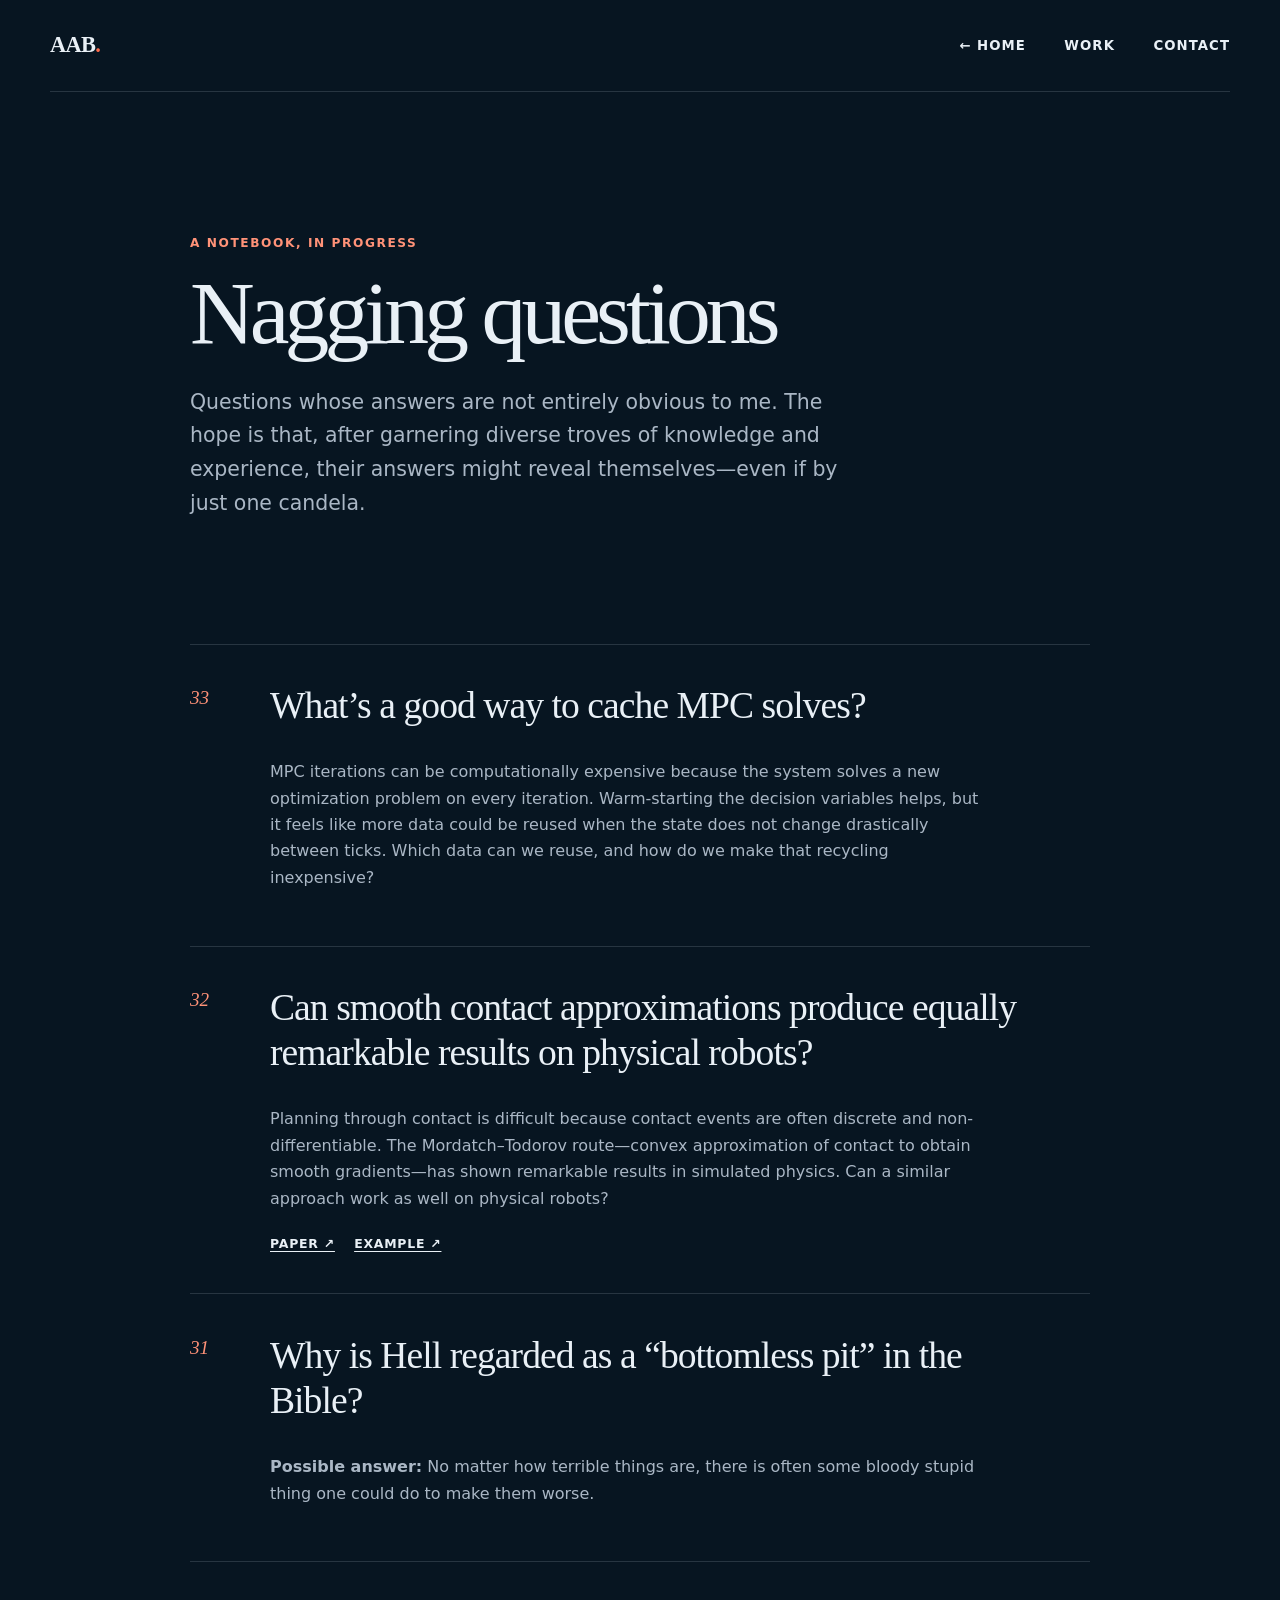
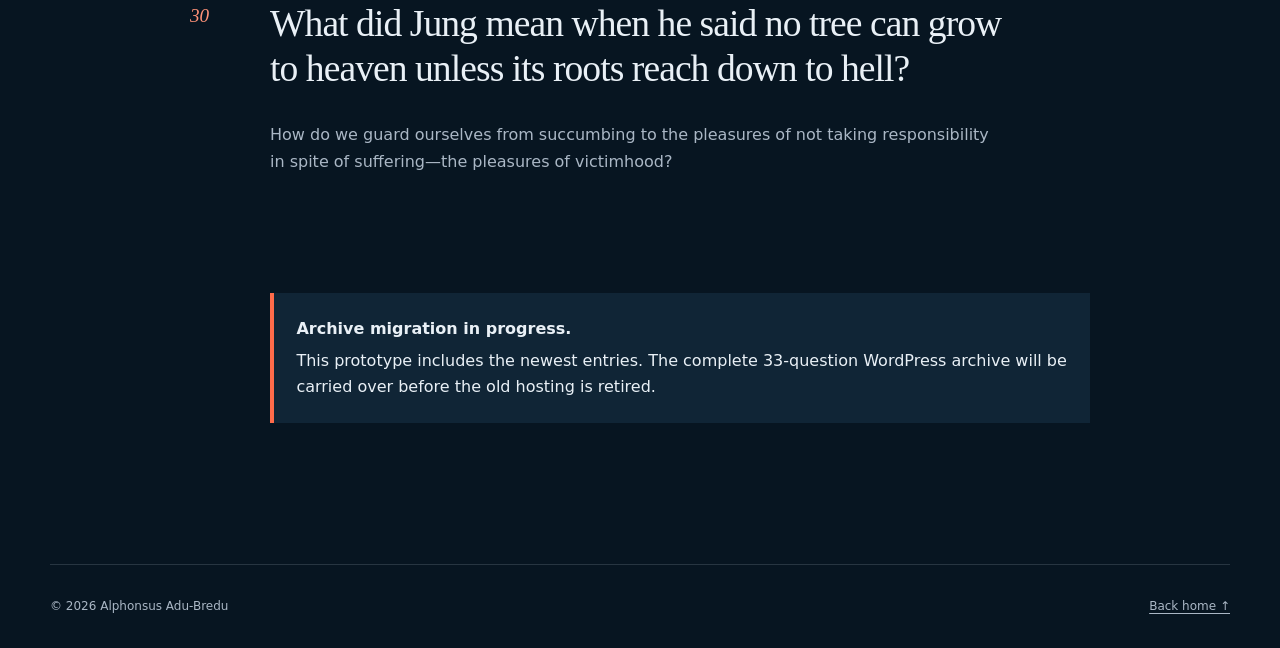
==== nagging-questions/index.html @ 9cf7ef0a "initial commit" ====
<!doctype html>
<html lang="en">
  <head>
    <meta charset="utf-8">
    <meta name="viewport" content="width=device-width, initial-scale=1">
    <meta name="description" content="Questions about robotics, intelligence, philosophy, and the world that nag Alphonsus Adu-Bredu.">
    <meta name="theme-color" content="#071521">
    <title>Nagging Questions — Alphonsus Adu-Bredu</title>
    <link rel="icon" href="/assets/favicon.svg" type="image/svg+xml">
    <link rel="stylesheet" href="/styles.css">
  </head>
  <body>
    <a class="skip-link" href="#main">Skip to content</a>
    <header class="site-header">
      <a class="wordmark" href="/" aria-label="Home">AAB<span>.</span></a>
      <nav aria-label="Primary navigation"><a href="/">← Home</a><a href="/#work">Work</a><a href="/#contact">Contact</a></nav>
    </header>

    <main id="main" class="archive-page">
      <header class="archive-intro">
        <p class="eyebrow">A notebook, in progress</p>
        <h1>Nagging questions</h1>
        <p class="lede">Questions whose answers are not entirely obvious to me. The hope is that, after garnering diverse troves of knowledge and experience, their answers might reveal themselves—even if by just one candela.</p>
      </header>

      <ol class="question-list" reversed start="33">
        <li>
          <h2>What’s a good way to cache MPC solves?</h2>
          <p>MPC iterations can be computationally expensive because the system solves a new optimization problem on every iteration. Warm-starting the decision variables helps, but it feels like more data could be reused when the state does not change drastically between ticks. Which data can we reuse, and how do we make that recycling inexpensive?</p>
        </li>
        <li>
          <h2>Can smooth contact approximations produce equally remarkable results on physical robots?</h2>
          <p>Planning through contact is difficult because contact events are often discrete and non-differentiable. The Mordatch–Todorov route—convex approximation of contact to obtain smooth gradients—has shown remarkable results in simulated physics. Can a similar approach work as well on physical robots?</p>
          <div class="links"><a href="https://homes.cs.washington.edu/~todorov/papers/MordatchSIGGRAPH12.pdf">Paper ↗</a><a href="https://youtu.be/mhr_jtQrhVA">Example ↗</a></div>
        </li>
        <li>
          <h2>Why is Hell regarded as a “bottomless pit” in the Bible?</h2>
          <p><strong>Possible answer:</strong> No matter how terrible things are, there is often some bloody stupid thing one could do to make them worse.</p>
        </li>
        <li>
          <h2>What did Jung mean when he said no tree can grow to heaven unless its roots reach down to hell?</h2>
          <p>How do we guard ourselves from succumbing to the pleasures of not taking responsibility in spite of suffering—the pleasures of victimhood?</p>
        </li>
      </ol>

      <aside class="migration-note">
        <strong>Archive migration in progress.</strong>
        <p>This prototype includes the newest entries. The complete 33-question WordPress archive will be carried over before the old hosting is retired.</p>
      </aside>
    </main>

    <footer><p>© <span id="year">2026</span> Alphonsus Adu-Bredu</p><p><a href="/">Back home ↑</a></p></footer>
    <script src="/script.js"></script>
  </body>
</html>
---- styles.css ----
:root {
  --ink: #e9f0f6;
  --muted: #aab7c5;
  --paper: #071521;
  --paper-deep: #102536;
  --surface: #0b1d2b;
  --surface-2: #10283b;
  --white: #fffdf8;
  --accent: #ff6b4a;
  --accent-dark: #ff9278;
  --line: rgba(221, 235, 247, 0.15);
  --max: 1180px;
}

* { box-sizing: border-box; }
html { scroll-behavior: smooth; }
body {
  margin: 0;
  color: var(--ink);
  background: var(--paper);
  font-family: Inter, ui-sans-serif, system-ui, -apple-system, BlinkMacSystemFont, "Segoe UI", sans-serif;
  font-size: 16px;
  line-height: 1.65;
  -webkit-font-smoothing: antialiased;
}

a { color: inherit; text-underline-offset: 0.22em; text-decoration-thickness: 1px; }
a:hover { color: var(--accent-dark); }
img { max-width: 100%; height: auto; }

.skip-link { position: fixed; top: -5rem; left: 1rem; z-index: 20; padding: .75rem 1rem; background: var(--ink); color: var(--paper); }
.skip-link:focus { top: 1rem; }

.site-header {
  width: min(calc(100% - 3rem), var(--max));
  margin: 0 auto;
  min-height: 92px;
  display: flex;
  align-items: center;
  justify-content: space-between;
  border-bottom: 1px solid var(--line);
}
.wordmark { font-family: Georgia, serif; font-weight: 700; font-size: 1.4rem; text-decoration: none; letter-spacing: -.03em; }
.wordmark span { color: var(--accent); }
nav { display: flex; gap: clamp(1rem, 3vw, 2.5rem); }
nav a { font-size: .83rem; text-transform: uppercase; letter-spacing: .08em; text-decoration: none; font-weight: 700; }

.hero {
  width: min(calc(100% - 3rem), var(--max));
  min-height: calc(100vh - 92px);
  margin: 0 auto;
  padding: clamp(4rem, 10vw, 8rem) 0;
  display: grid;
  grid-template-columns: minmax(0, 1.25fr) minmax(270px, .65fr);
  gap: clamp(3rem, 8vw, 8rem);
  align-items: center;
}
.eyebrow, .card-kicker { margin: 0 0 1rem; color: var(--accent-dark); text-transform: uppercase; letter-spacing: .13em; font-size: .76rem; font-weight: 800; }
h1, h2, h3, p { margin-top: 0; }
h1 { max-width: 850px; margin-bottom: 1.75rem; font-family: Georgia, "Times New Roman", serif; font-size: clamp(3rem, 7vw, 6.8rem); line-height: .99; letter-spacing: -.055em; font-weight: 500; }
h1 em { color: var(--accent); font-weight: inherit; }
.lede { max-width: 680px; color: var(--muted); font-size: clamp(1.05rem, 1.7vw, 1.28rem); }
.hero-actions { display: flex; flex-wrap: wrap; gap: .8rem; margin-top: 2.1rem; }
.button { display: inline-flex; align-items: center; gap: .45rem; padding: .78rem 1.15rem; border: 1px solid var(--ink); text-decoration: none; font-size: .85rem; font-weight: 750; }
.button.primary { background: var(--ink); color: var(--paper); }
.button.primary:hover { background: var(--accent); border-color: var(--accent); }
.button.secondary:hover { background: var(--surface-2); color: var(--ink); }

.portrait-wrap { position: relative; align-self: center; justify-self: center; width: min(100%, 360px); padding: 1.35rem 1.35rem 2.7rem; }
.portrait-field { position: absolute; inset: 0; background: var(--paper-deep); border-radius: 49% 51% 42% 58% / 54% 42% 58% 46%; transform: rotate(4deg); }
.portrait { position: relative; z-index: 1; width: 100%; aspect-ratio: 1; object-fit: cover; border-radius: 50%; filter: saturate(.88) contrast(1.04); }
.portrait-note { position: absolute; z-index: 2; right: -.6rem; bottom: .55rem; margin: 0; padding: .38rem .65rem; color: var(--paper); background: var(--ink); font-size: .67rem; font-weight: 800; letter-spacing: .1em; text-transform: uppercase; transform: rotate(-3deg); }

.section {
  width: min(calc(100% - 3rem), var(--max));
  margin: 0 auto;
  padding: clamp(5rem, 11vw, 9rem) 0;
  display: grid;
  grid-template-columns: minmax(160px, .32fr) minmax(0, 1fr);
  gap: clamp(2rem, 7vw, 7rem);
  border-top: 1px solid var(--line);
}
.section-label { display: flex; align-items: baseline; gap: .7rem; }
.section-label span { color: var(--accent); font-family: Georgia, serif; font-style: italic; }
.section-label h2 { font-size: .8rem; text-transform: uppercase; letter-spacing: .13em; }
.prose.large { font-family: Georgia, "Times New Roman", serif; font-size: clamp(1.35rem, 2.4vw, 2rem); line-height: 1.5; }
.prose p { max-width: 860px; }
.about .section-content { --about-flow-gap: clamp(3rem, 6vw, 5rem); }
.about .section-content > p { margin-bottom: var(--about-flow-gap); }

.news { margin-top: clamp(4rem, 8vw, 7rem); font-family: Inter, ui-sans-serif, system-ui, sans-serif; font-size: 1rem; }
.subsection-heading, .project-group-heading { display: flex; align-items: end; justify-content: space-between; gap: 2rem; margin-bottom: 1.5rem; }
.subsection-heading .card-kicker, .project-group-heading .card-kicker { margin-bottom: .35rem; }
.subsection-heading h3, .project-group-heading h3 { margin: 0; font-family: Georgia, serif; font-size: clamp(1.7rem, 3vw, 2.6rem); font-weight: 500; line-height: 1.1; letter-spacing: -.03em; }
.news-feature { display: grid; grid-template-columns: minmax(0, 1.35fr) minmax(250px, .65fr); margin-bottom: 2rem; overflow: hidden; background: var(--surface-2); border: 1px solid var(--line); }
.news-feature-media { position: relative; min-height: 280px; display: block; overflow: hidden; }
.news-feature-media img { width: 100%; height: 100%; object-fit: cover; transition: transform .4s ease; }
.news-feature-media:hover img { transform: scale(1.025); }
.news-feature-copy { align-self: center; padding: clamp(1.7rem, 4vw, 3rem); }
.news-feature-copy h4 { margin: 0 0 1rem; font-family: Georgia, serif; font-size: clamp(1.65rem, 3vw, 2.5rem); font-weight: 500; line-height: 1.1; letter-spacing: -.03em; }
.news-feature-copy > p:not(.card-kicker) { color: var(--muted); font-size: .92rem; }
.news-feature-copy > a { font-size: .78rem; font-weight: 800; letter-spacing: .06em; text-transform: uppercase; }
.about-feature { margin: 0 0 var(--about-flow-gap); font-family: Inter, ui-sans-serif, system-ui, sans-serif; font-size: 1rem; }
.about .news { margin-top: 0; }
.news-list { margin: 0; padding: 0; list-style: none; border-bottom: 1px solid var(--line); }
.news-list li { display: grid; grid-template-columns: 125px minmax(0, 1fr); gap: 1.5rem; padding: 1.15rem 0; border-top: 1px solid var(--line); }
.news-list time { color: var(--accent-dark); font-family: Georgia, serif; font-size: .95rem; font-style: italic; }
.news-list p { max-width: 720px; margin: 0; color: var(--muted); font-size: .92rem; line-height: 1.55; }

.feature-card { display: grid; grid-template-columns: 1.2fr 1fr; background: #102a43; color: var(--white); border: 1px solid var(--line); }
.feature-media { min-height: 340px; overflow: hidden; }
.feature-media a { position: relative; display: block; width: 100%; height: 100%; }
.feature-media img { width: 100%; height: 100%; object-fit: cover; filter: saturate(.7) contrast(1.08); transition: transform .4s ease; }
.feature-media a:hover img { transform: scale(1.025); }
.play { position: absolute; left: 50%; top: 50%; display: grid; place-items: center; width: 56px; height: 56px; background: var(--accent); border-radius: 50%; transform: translate(-50%, -50%); color: white; font-size: .9rem; padding-left: .18rem; }
.feature-copy { padding: clamp(2rem, 4vw, 3.5rem); align-self: center; }
.feature-copy h3 { font-family: Georgia, serif; font-weight: 500; font-size: clamp(2rem, 4vw, 3.4rem); line-height: 1.05; letter-spacing: -.035em; }
.feature-copy > p:not(.card-kicker) { color: #cfdae3; }
.feature-copy .card-kicker { color: #ff9a82; }
.links { display: flex; flex-wrap: wrap; gap: .5rem 1.2rem; margin-top: 1.4rem; }
.links a { font-size: .78rem; font-weight: 800; text-transform: uppercase; letter-spacing: .06em; }

.project-group { margin-top: clamp(4rem, 8vw, 7rem); }
.project-group-first { margin-top: 0; }
.project-group-heading { align-items: start; flex-direction: column; gap: 0; }
.work-grid { display: grid; grid-template-columns: repeat(2, 1fr); gap: 1px; margin-top: 1px; background: var(--line); border: 1px solid var(--line); }
.work-card { min-height: 310px; padding: clamp(1.75rem, 4vw, 3rem); background: var(--surface); display: flex; flex-direction: column; }
.work-card h3 { max-width: 440px; font-family: Georgia, serif; font-size: clamp(1.5rem, 3vw, 2.15rem); line-height: 1.15; font-weight: 500; letter-spacing: -.025em; }
.work-card > p:not(.card-kicker) { max-width: 500px; color: var(--muted); }
.work-card .links { margin-top: auto; padding-top: 1rem; }
.software-group { margin-top: clamp(5rem, 10vw, 8rem); }
.software-grid { display: grid; grid-template-columns: repeat(2, minmax(0, 1fr)); border-top: 1px solid var(--line); border-left: 1px solid var(--line); }
.software-card { position: relative; min-height: 145px; padding: 1.4rem 3rem 1.4rem 1.4rem; display: flex; flex-direction: column; gap: .45rem; background: var(--surface); border-right: 1px solid var(--line); border-bottom: 1px solid var(--line); text-decoration: none; }
.software-card:hover { color: var(--ink); background: var(--surface-2); }
.software-card strong { font-family: ui-monospace, SFMono-Regular, Menlo, Consolas, monospace; font-size: .95rem; }
.software-card span { color: var(--muted); font-size: .82rem; line-height: 1.45; }
.software-card b { position: absolute; right: 1.35rem; top: 1.2rem; color: var(--accent); font-weight: 500; }
.question-strip { margin-top: clamp(5rem, 10vw, 8rem); padding: clamp(1.7rem, 4vw, 3rem); display: grid; grid-template-columns: 1fr 1.2fr auto; align-items: center; gap: 2rem; color: var(--white); background: var(--accent); }
.question-strip .card-kicker { color: #40170e; }
.question-strip h3 { margin: 0; font-family: Georgia, serif; font-size: clamp(1.7rem, 3vw, 2.5rem); font-weight: 500; }
.question-strip > p { margin: 0; color: #ffe2d9; font-size: .9rem; }
.question-strip > a { font-size: .78rem; font-weight: 800; letter-spacing: .06em; text-transform: uppercase; white-space: nowrap; }
.question-strip > a:hover { color: #40170e; }
.question-card { background: var(--accent); color: white; }
.question-card .card-kicker, .question-card > p:not(.card-kicker) { color: #ffe2d9; }
.question-card a:hover { color: var(--ink); }

.publication-list { margin: 0; padding: 0; list-style: none; }
.publication-list li { display: grid; grid-template-columns: 70px 1fr; gap: 1rem; padding: 2rem 0; border-top: 1px solid var(--line); }
.publication-list li:last-child { border-bottom: 1px solid var(--line); }
.pub-year { color: var(--accent-dark); font-family: Georgia, serif; font-size: 1.08rem; font-style: italic; }
.publication-list h3 { max-width: 800px; margin-bottom: .65rem; font-family: Georgia, serif; font-size: clamp(1.2rem, 2.5vw, 1.75rem); line-height: 1.32; font-weight: 500; }
.publication-list p { margin-bottom: 0; color: var(--muted); font-size: .9rem; }
.publication-list .links { margin-top: .7rem; }
.award { color: var(--accent-dark); font-weight: 800; }
.text-link { display: inline-block; margin-top: 2.2rem; font-weight: 750; }

.contact { padding-bottom: clamp(6rem, 13vw, 11rem); }
.contact-prompt { max-width: 700px; font-family: Georgia, serif; font-size: clamp(1.8rem, 4.5vw, 4rem); line-height: 1.08; letter-spacing: -.035em; }
.email { display: inline-block; margin: 1rem 0 3rem; color: var(--accent-dark); font-size: clamp(1.05rem, 2.7vw, 2rem); font-weight: 800; }
.socials { display: flex; flex-wrap: wrap; gap: 1rem 2rem; }
.socials a { font-size: .8rem; font-weight: 800; text-transform: uppercase; letter-spacing: .08em; }

footer { width: min(calc(100% - 3rem), var(--max)); margin: 0 auto; padding: 2rem 0; display: flex; justify-content: space-between; gap: 1rem; border-top: 1px solid var(--line); color: var(--muted); font-size: .75rem; }
footer p { margin: 0; }

.archive-page { width: min(calc(100% - 3rem), 900px); margin: 0 auto; padding: clamp(5rem, 11vw, 9rem) 0; }
.archive-intro { padding-bottom: clamp(4rem, 8vw, 7rem); }
.archive-intro h1 { max-width: 800px; }
.question-list { margin: 0; padding: 0; list-style: none; counter-reset: questions 34; }
.question-list li { position: relative; padding: 2.4rem 0 2.4rem 5rem; border-top: 1px solid var(--line); counter-increment: questions -1; }
.question-list li::before { content: counter(questions, decimal-leading-zero); position: absolute; left: 0; top: 2.35rem; color: var(--accent-dark); font-family: Georgia, serif; font-size: 1.2rem; font-style: italic; }
.question-list h2 { max-width: 760px; font-family: Georgia, serif; font-size: clamp(1.45rem, 3.4vw, 2.35rem); line-height: 1.2; font-weight: 500; letter-spacing: -.025em; }
.question-list p { max-width: 720px; color: var(--muted); }
.migration-note { margin: 4rem 0 0 5rem; padding: 1.4rem; border-left: 4px solid var(--accent); background: var(--paper-deep); }
.migration-note p { margin: .35rem 0 0; }

@media (max-width: 820px) {
  .site-header { min-height: 74px; }
  nav a:nth-child(2), nav a:nth-child(3) { display: none; }
  .hero { min-height: auto; grid-template-columns: 1fr; padding-top: 5rem; }
  .hero-copy { order: 2; }
  .portrait-wrap { order: 1; width: 240px; justify-self: start; }
  .section { grid-template-columns: 1fr; }
  .feature-card { grid-template-columns: 1fr; }
  .feature-media { min-height: 240px; }
  .news-feature { grid-template-columns: 1fr; }
  .news-feature-media { min-height: 240px; }
  .question-strip { grid-template-columns: 1fr; }
}

@media (max-width: 560px) {
  .site-header, .hero, .section, footer { width: min(calc(100% - 2rem), var(--max)); }
  h1 { font-size: clamp(2.8rem, 15vw, 4.5rem); }
  .work-grid, .software-grid { grid-template-columns: 1fr; }
  .news-list li { grid-template-columns: 1fr; gap: .35rem; }
  .publication-list li { grid-template-columns: 1fr; gap: .4rem; }
  footer { flex-direction: column; }
  .archive-page { width: min(calc(100% - 2rem), 900px); }
  .question-list li { padding-left: 3.2rem; }
  .migration-note { margin-left: 0; }
}

@media (prefers-reduced-motion: reduce) {
  html { scroll-behavior: auto; }
  *, *::before, *::after { transition-duration: .01ms !important; }
}
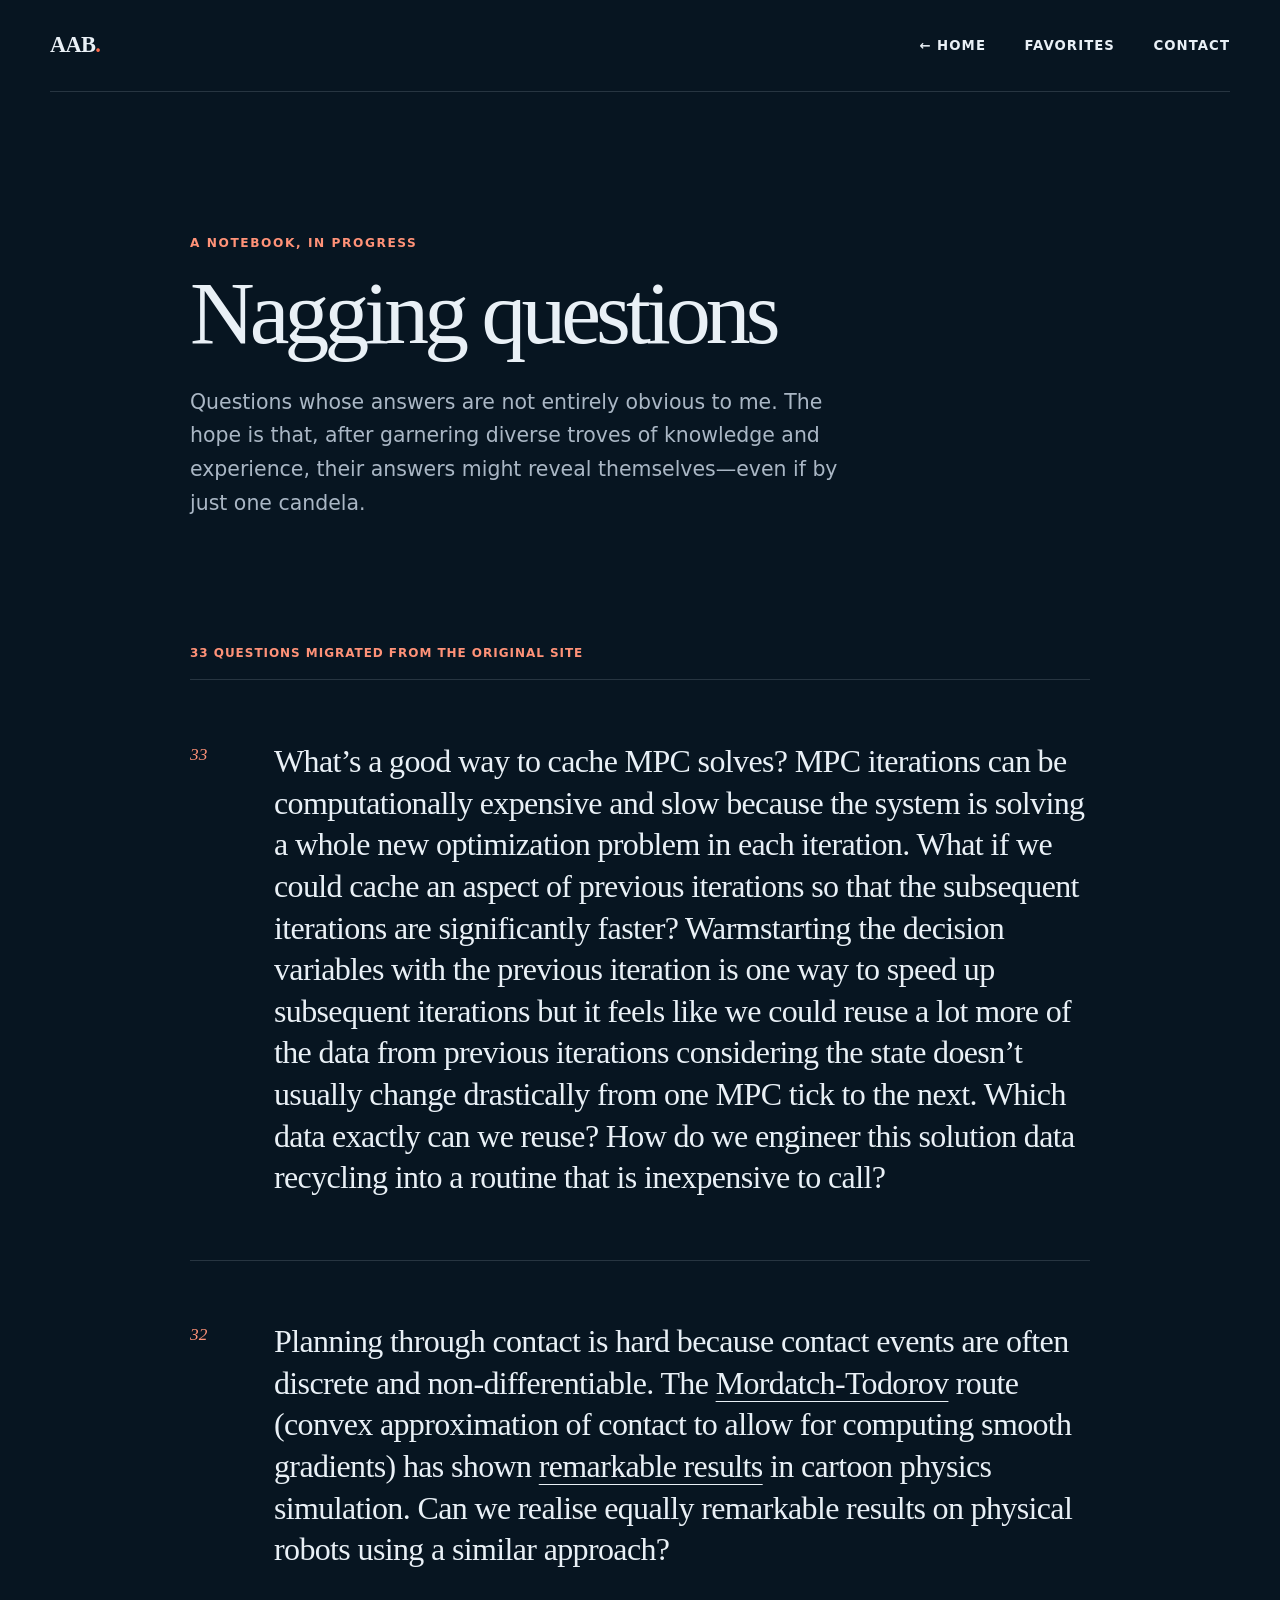
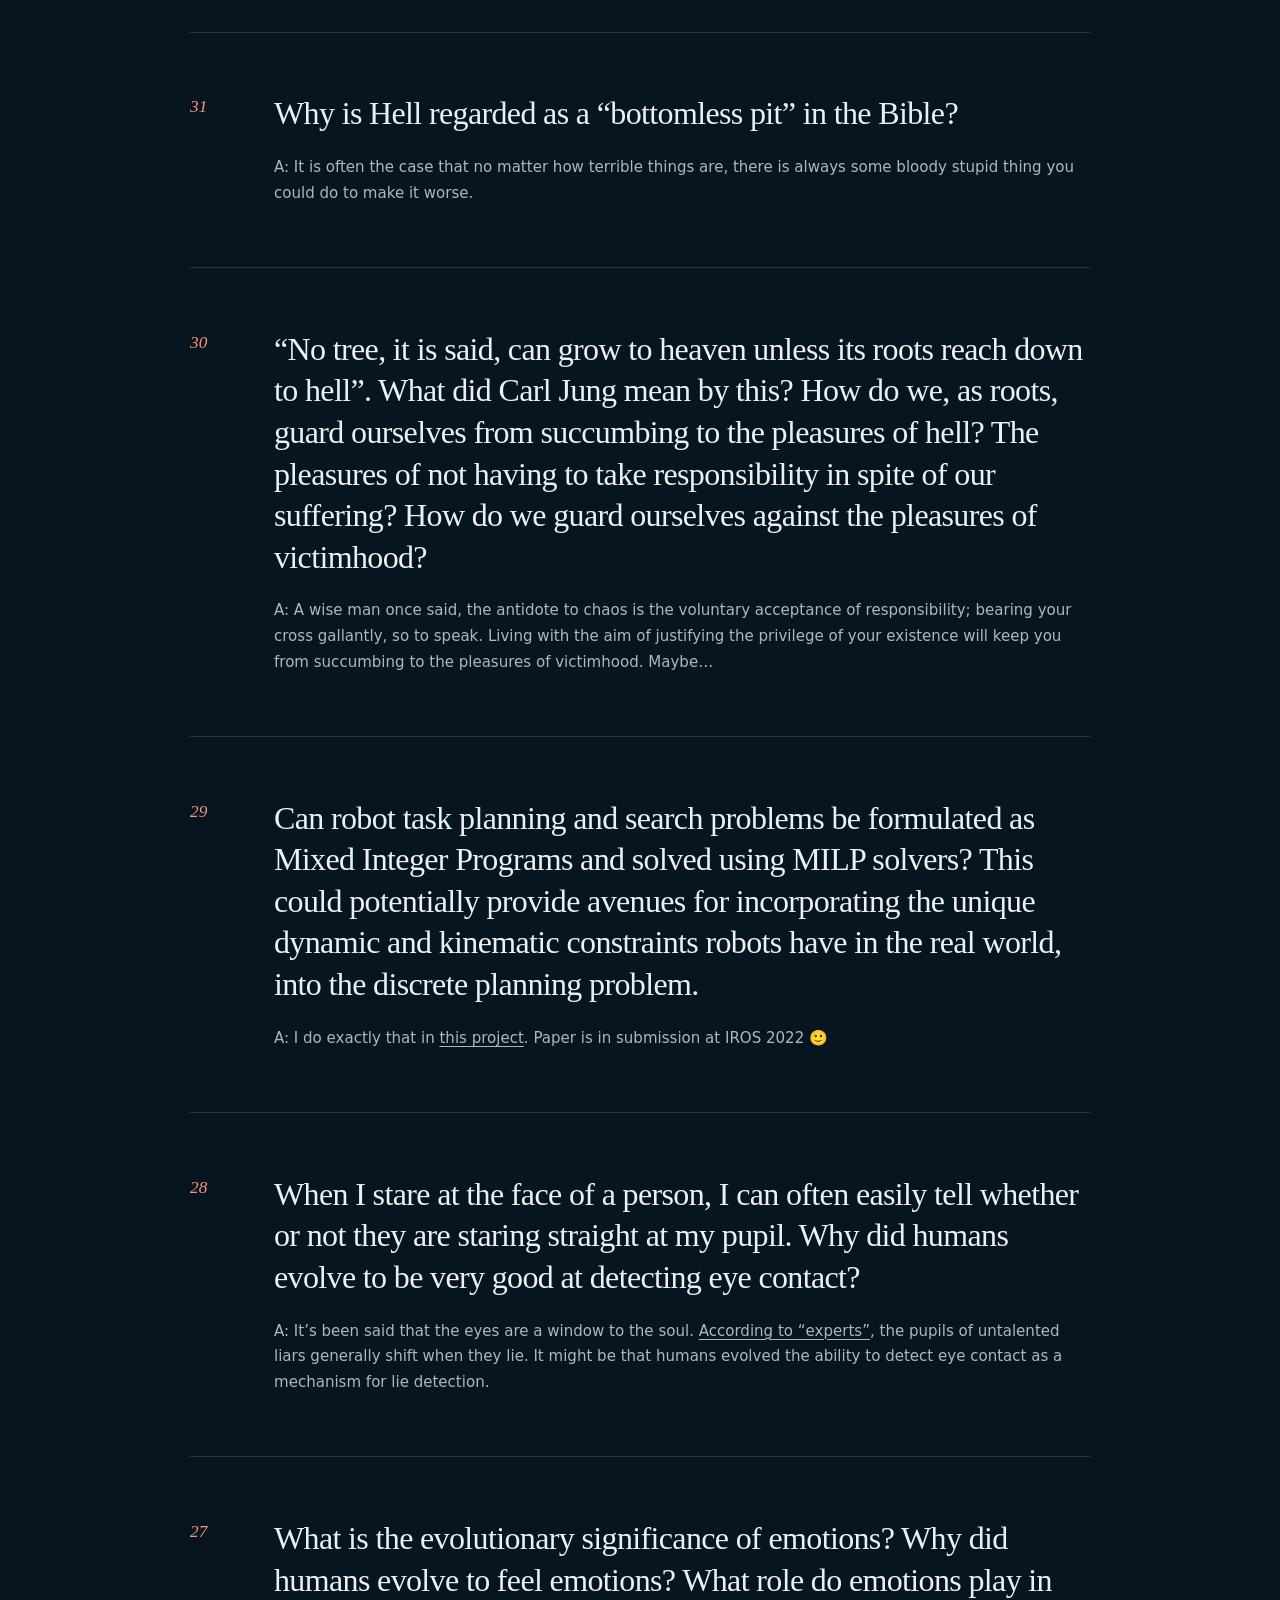
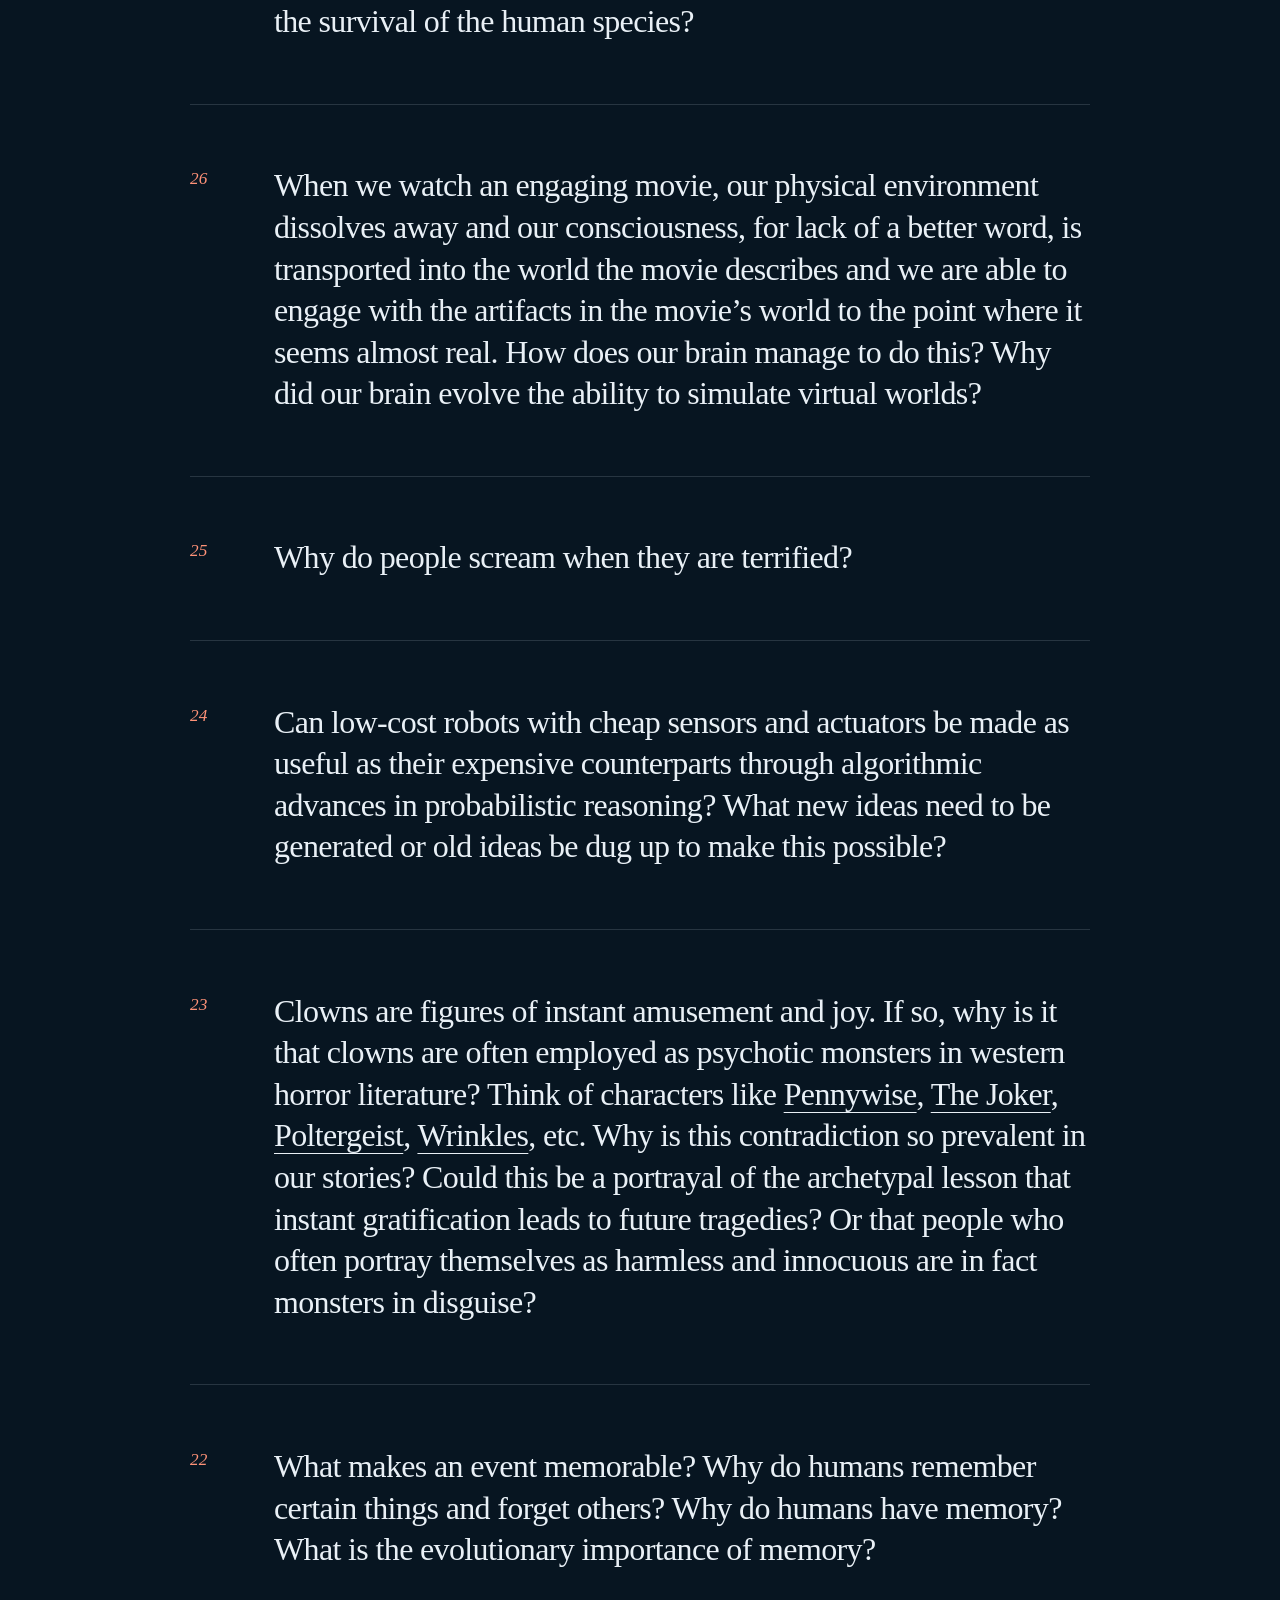
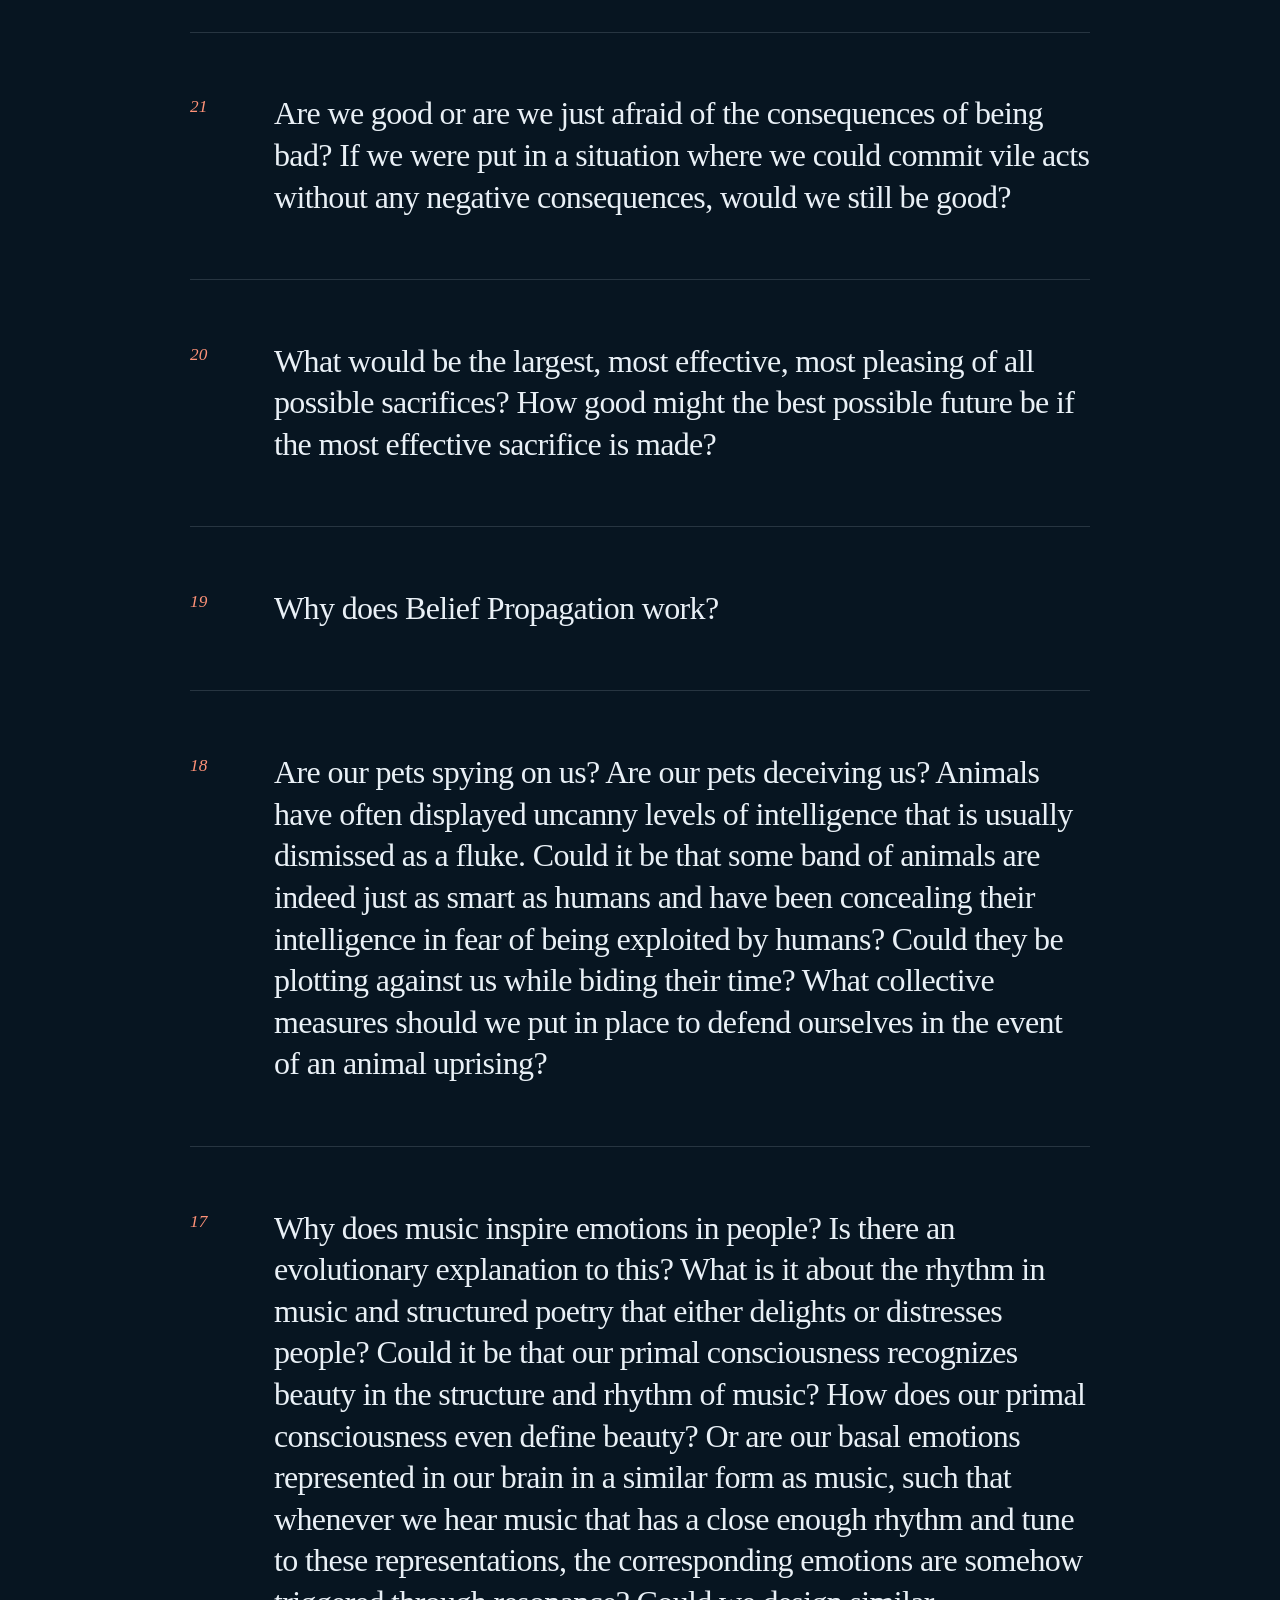
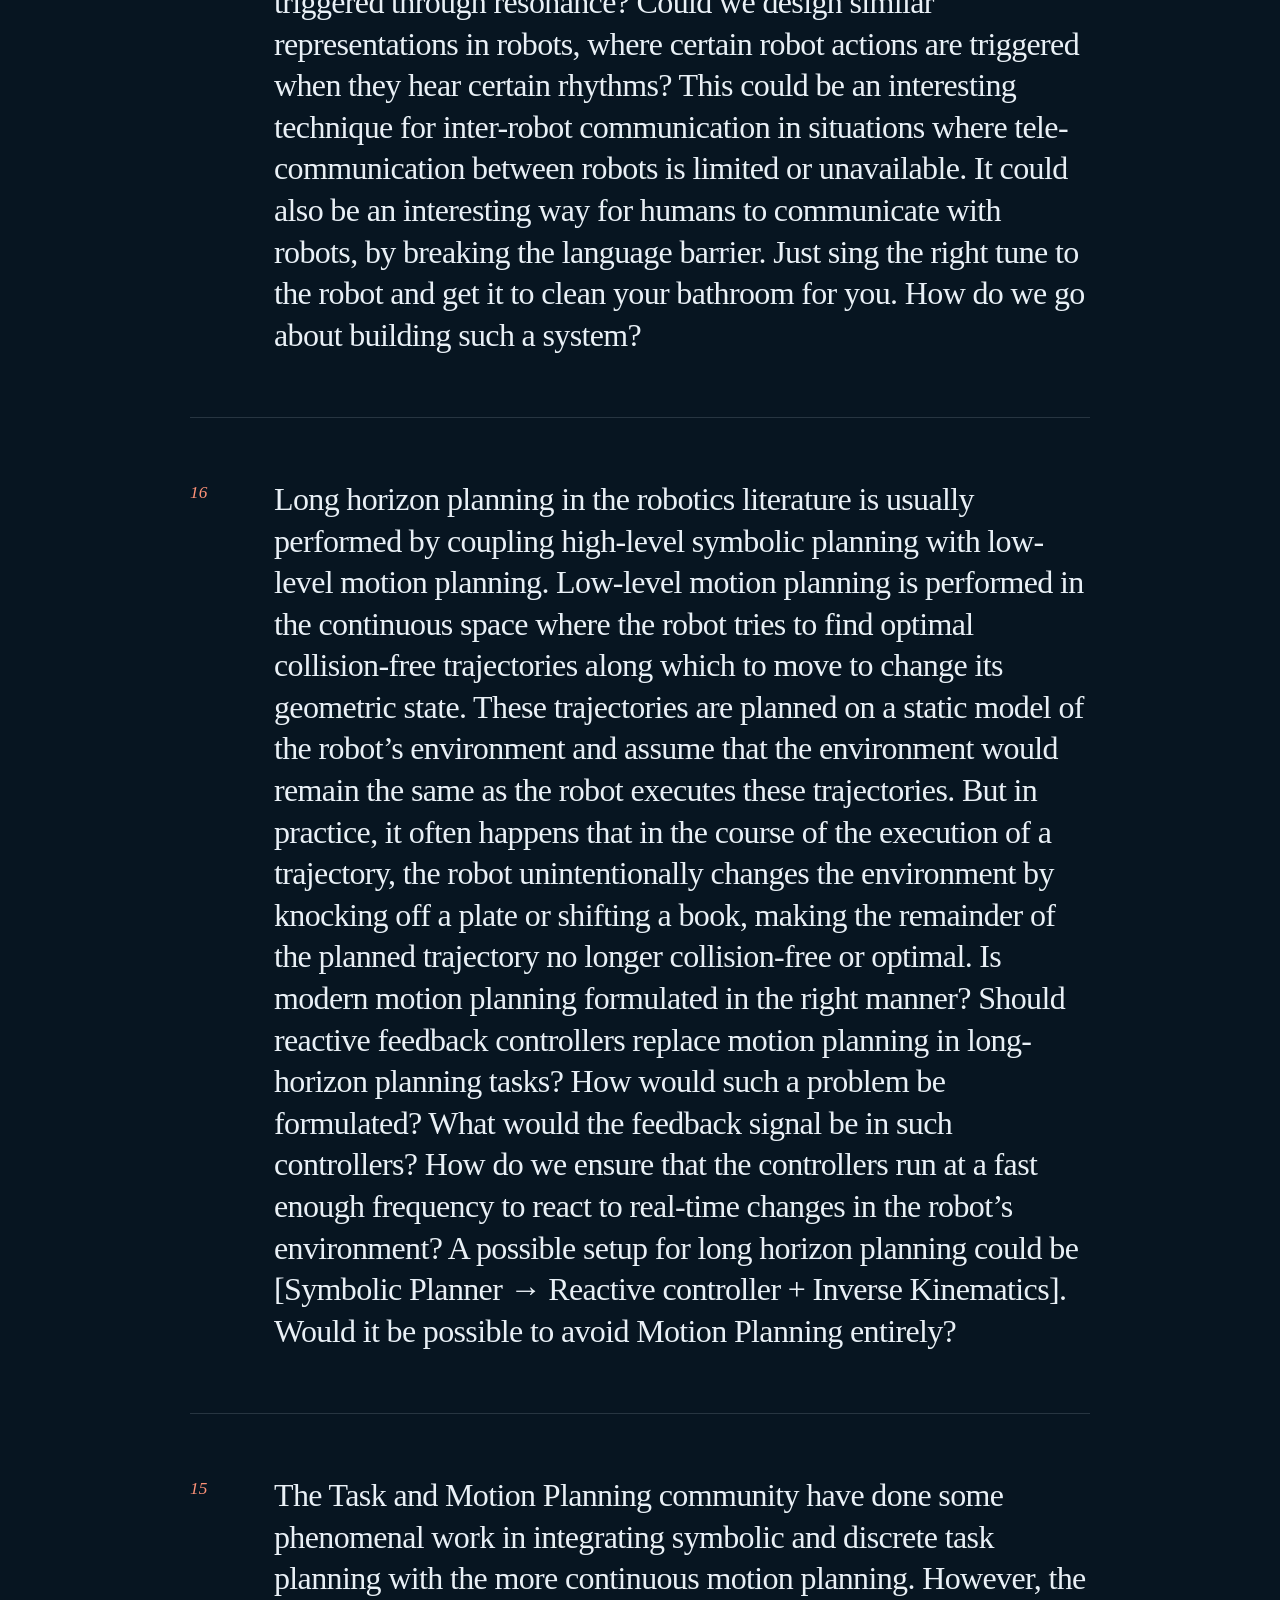
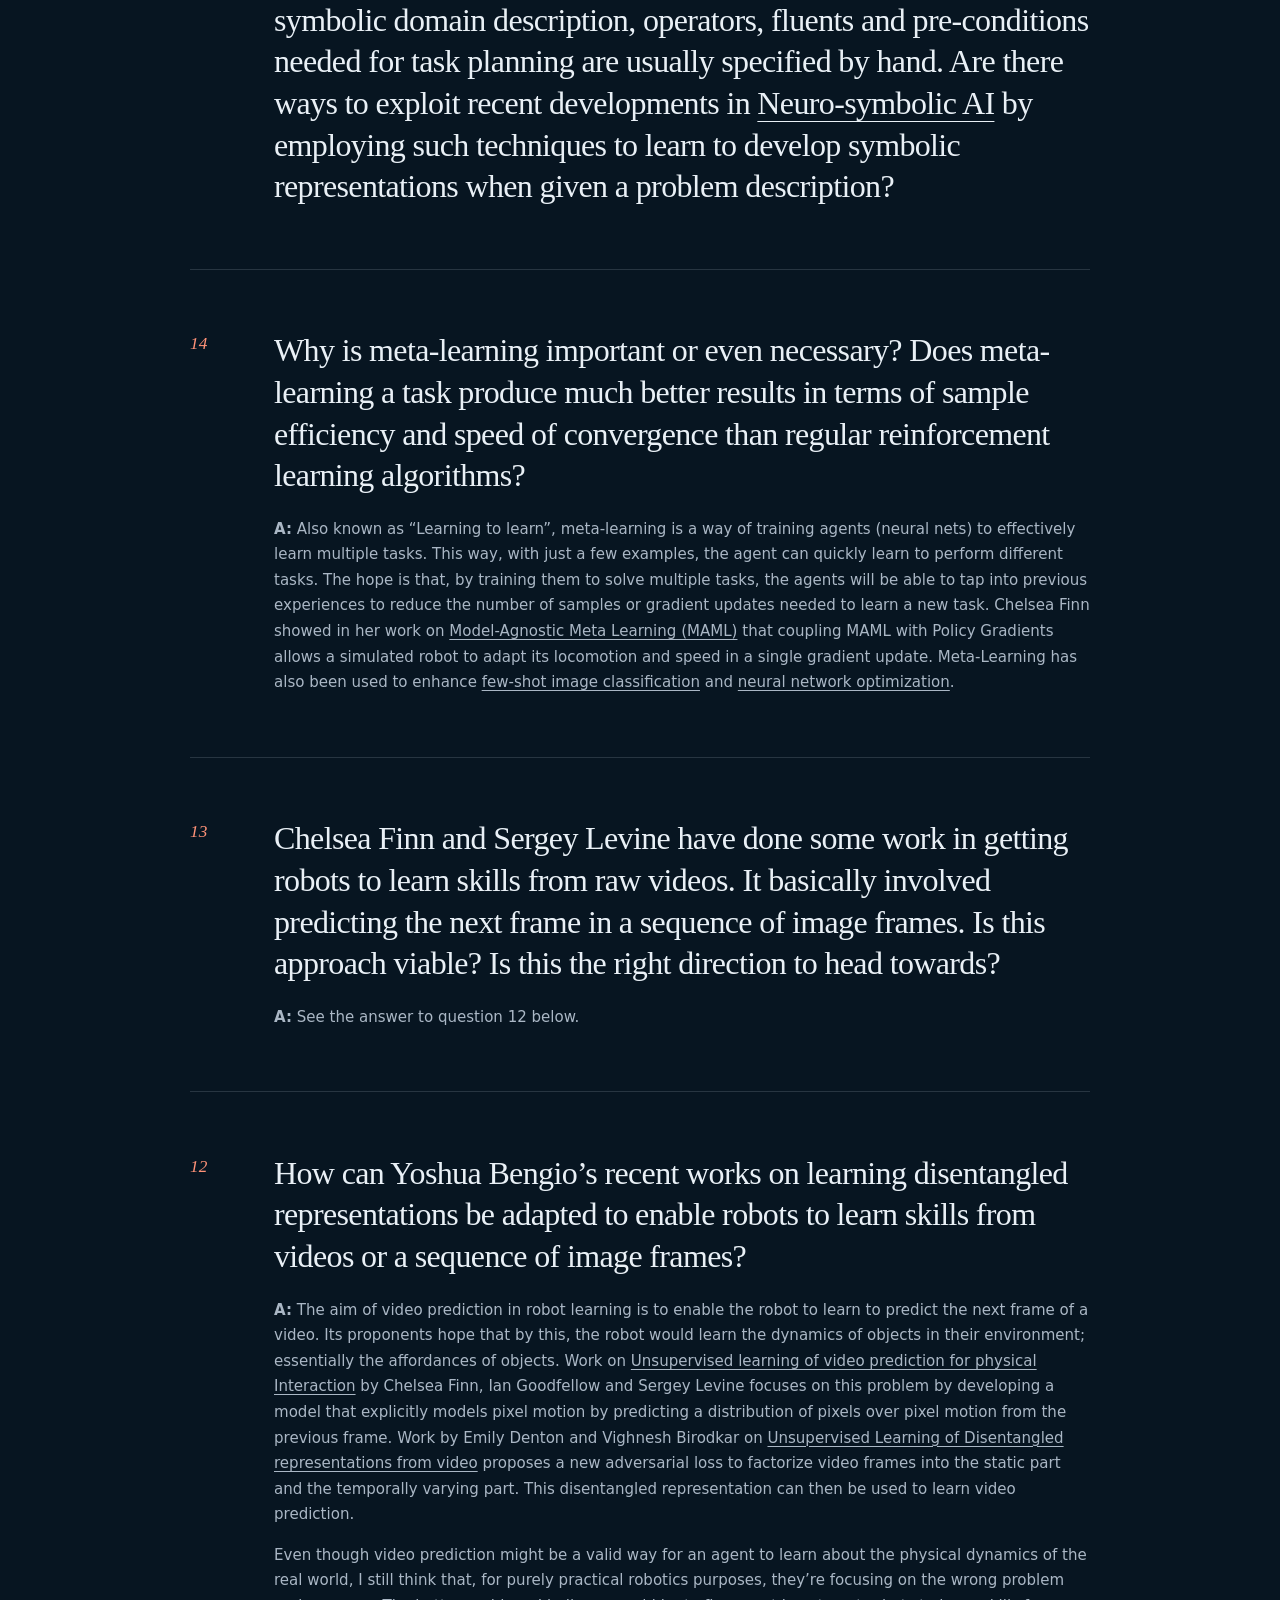
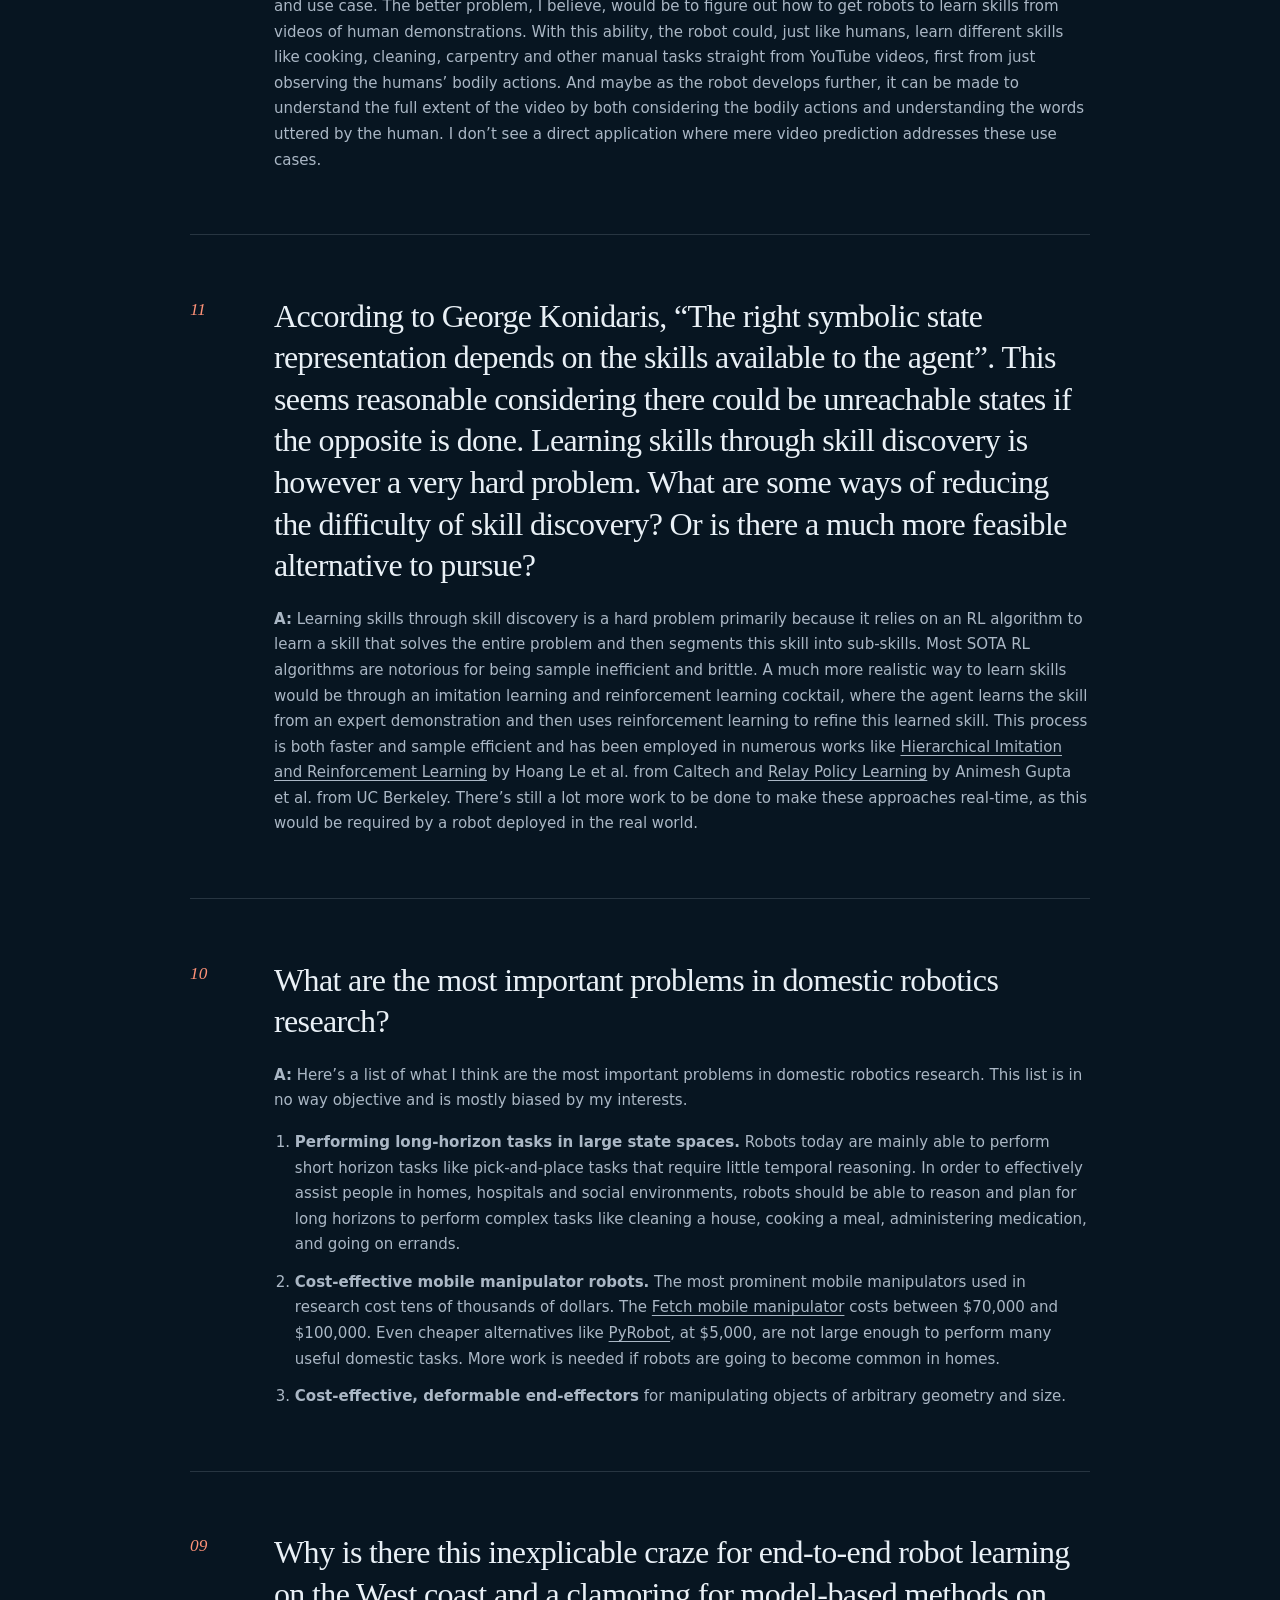
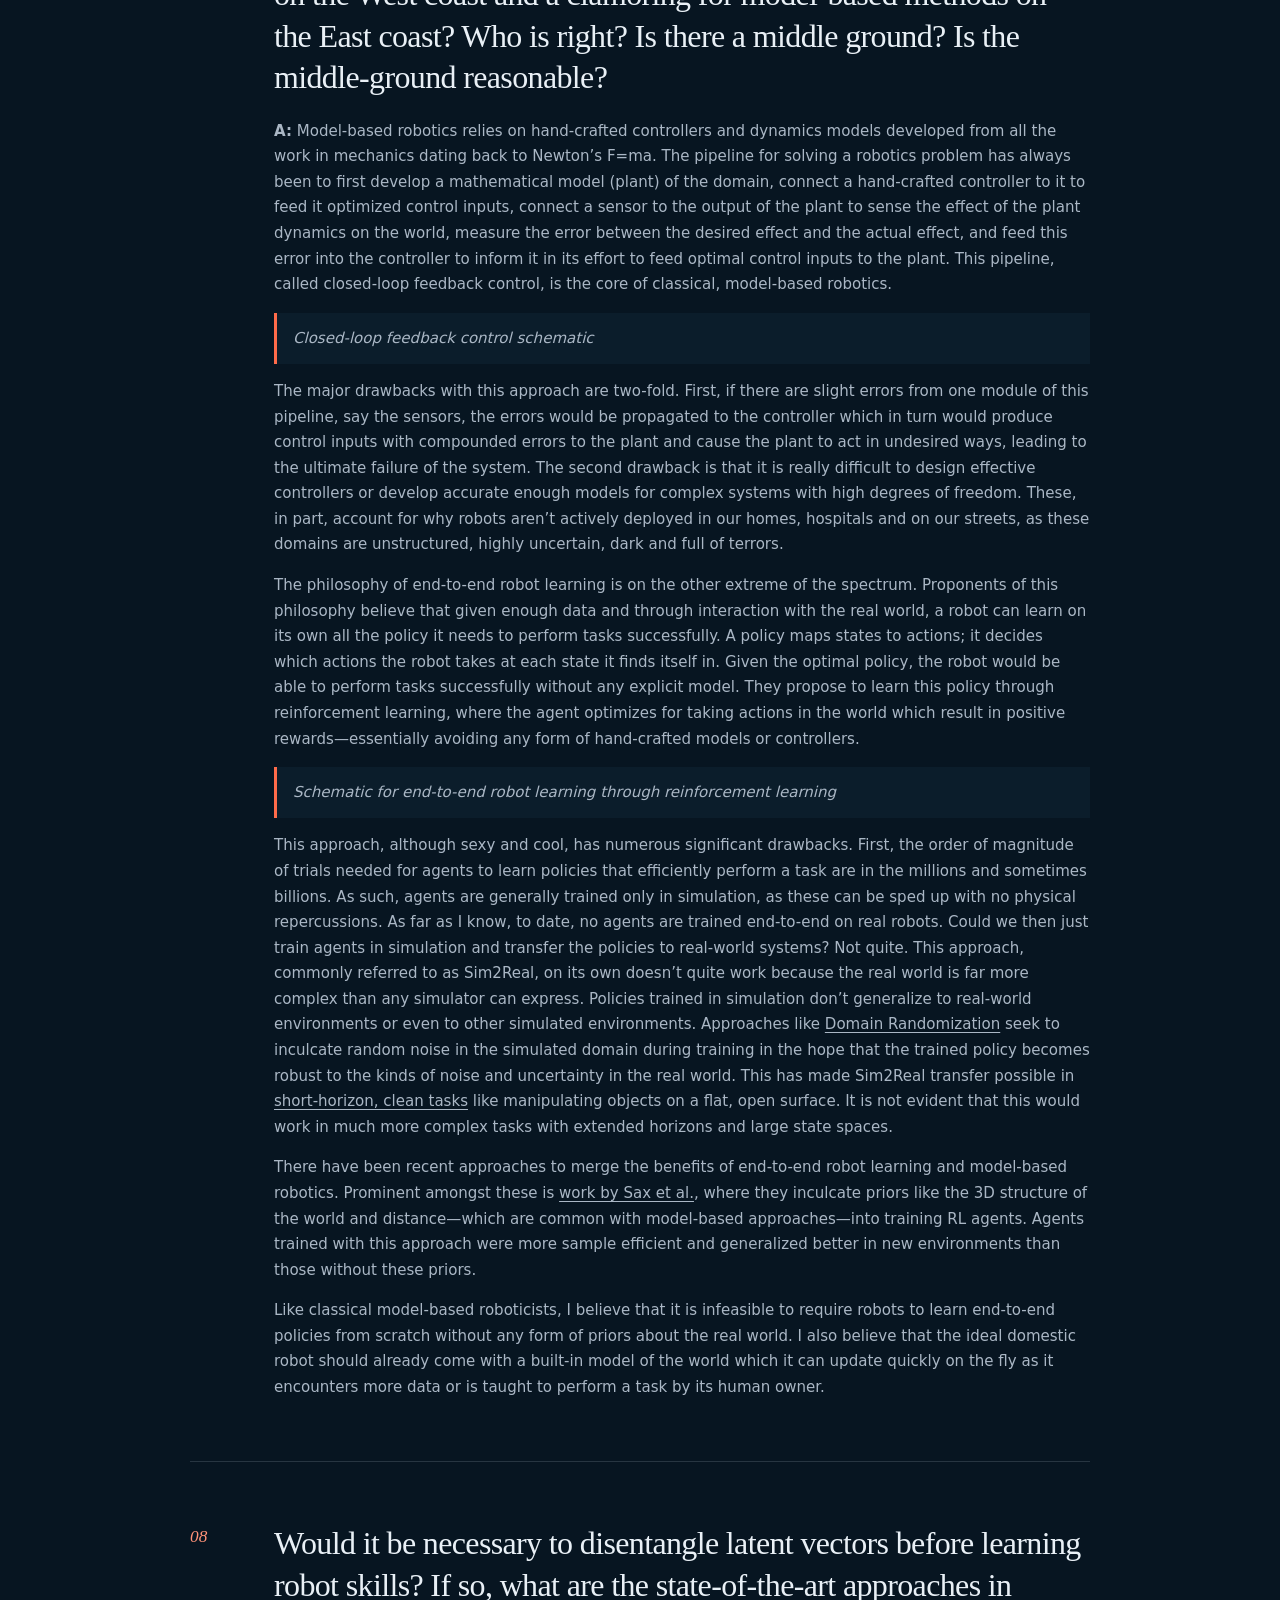
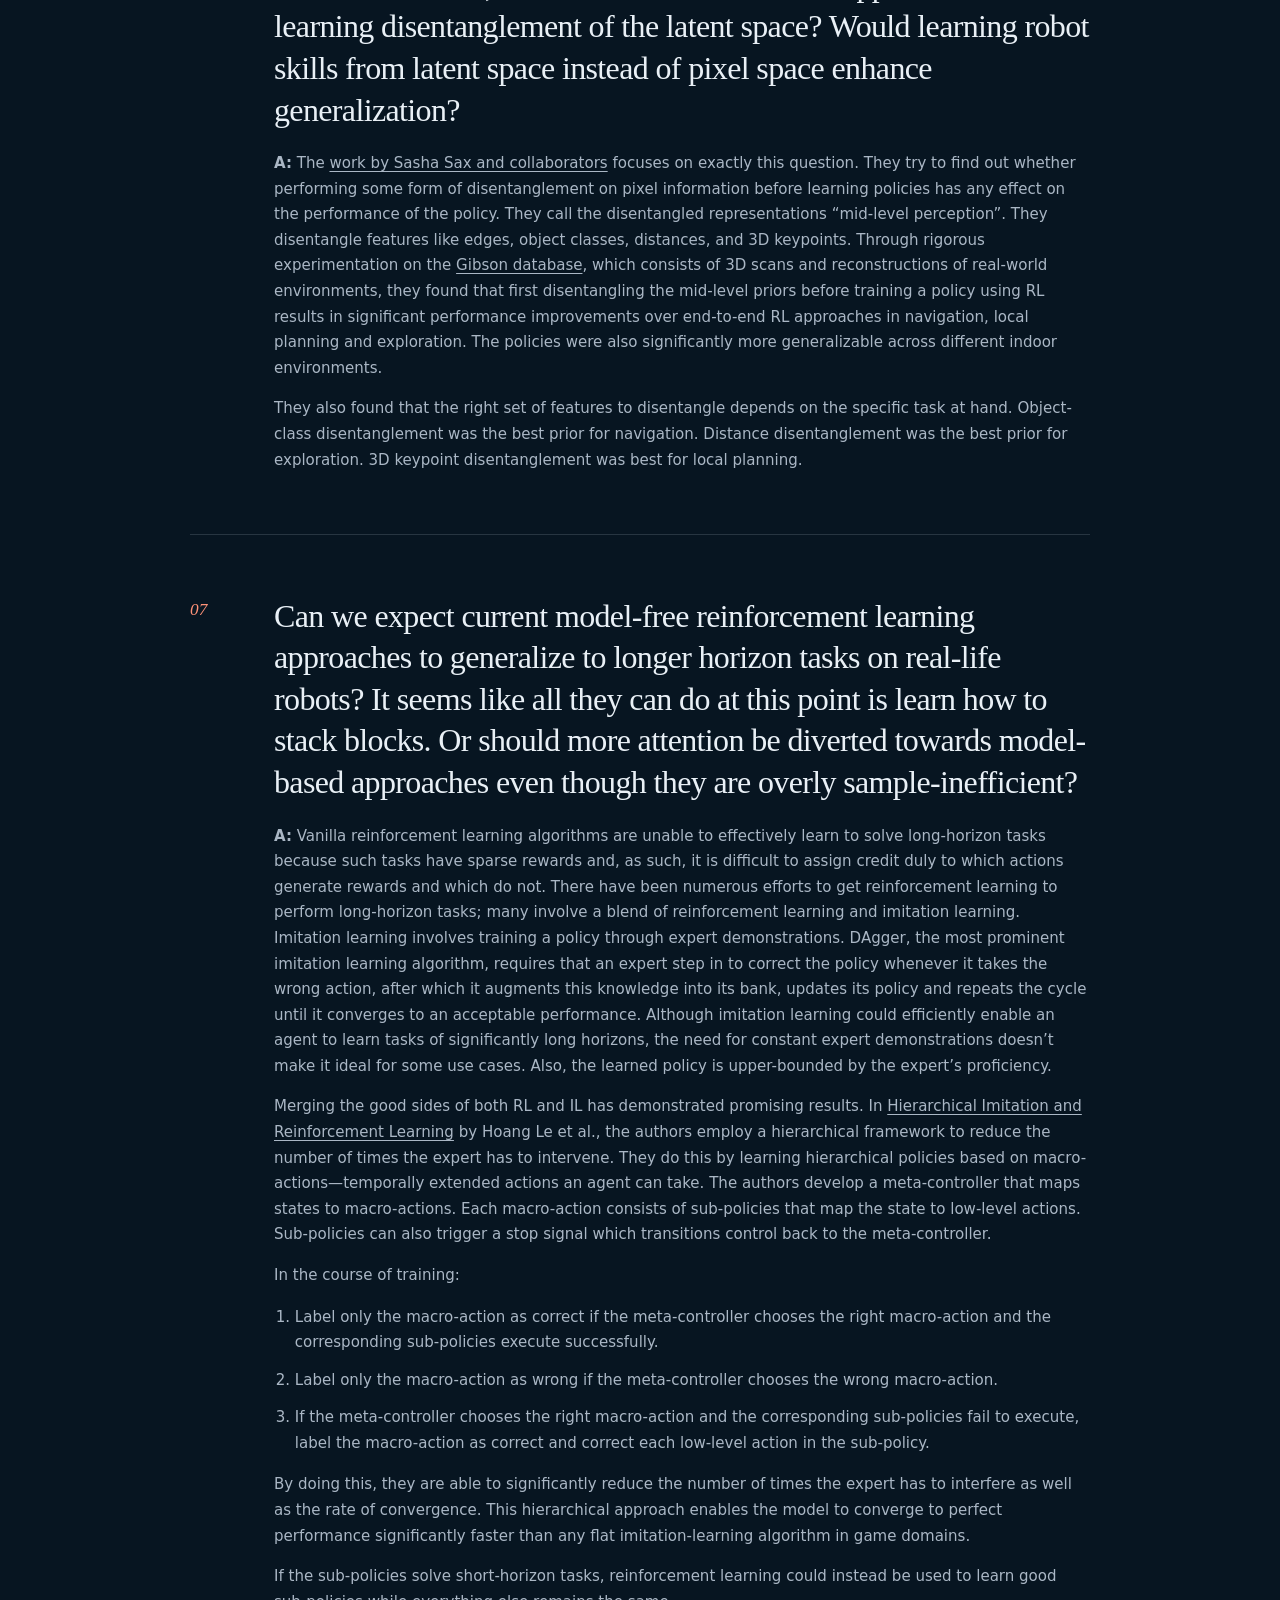
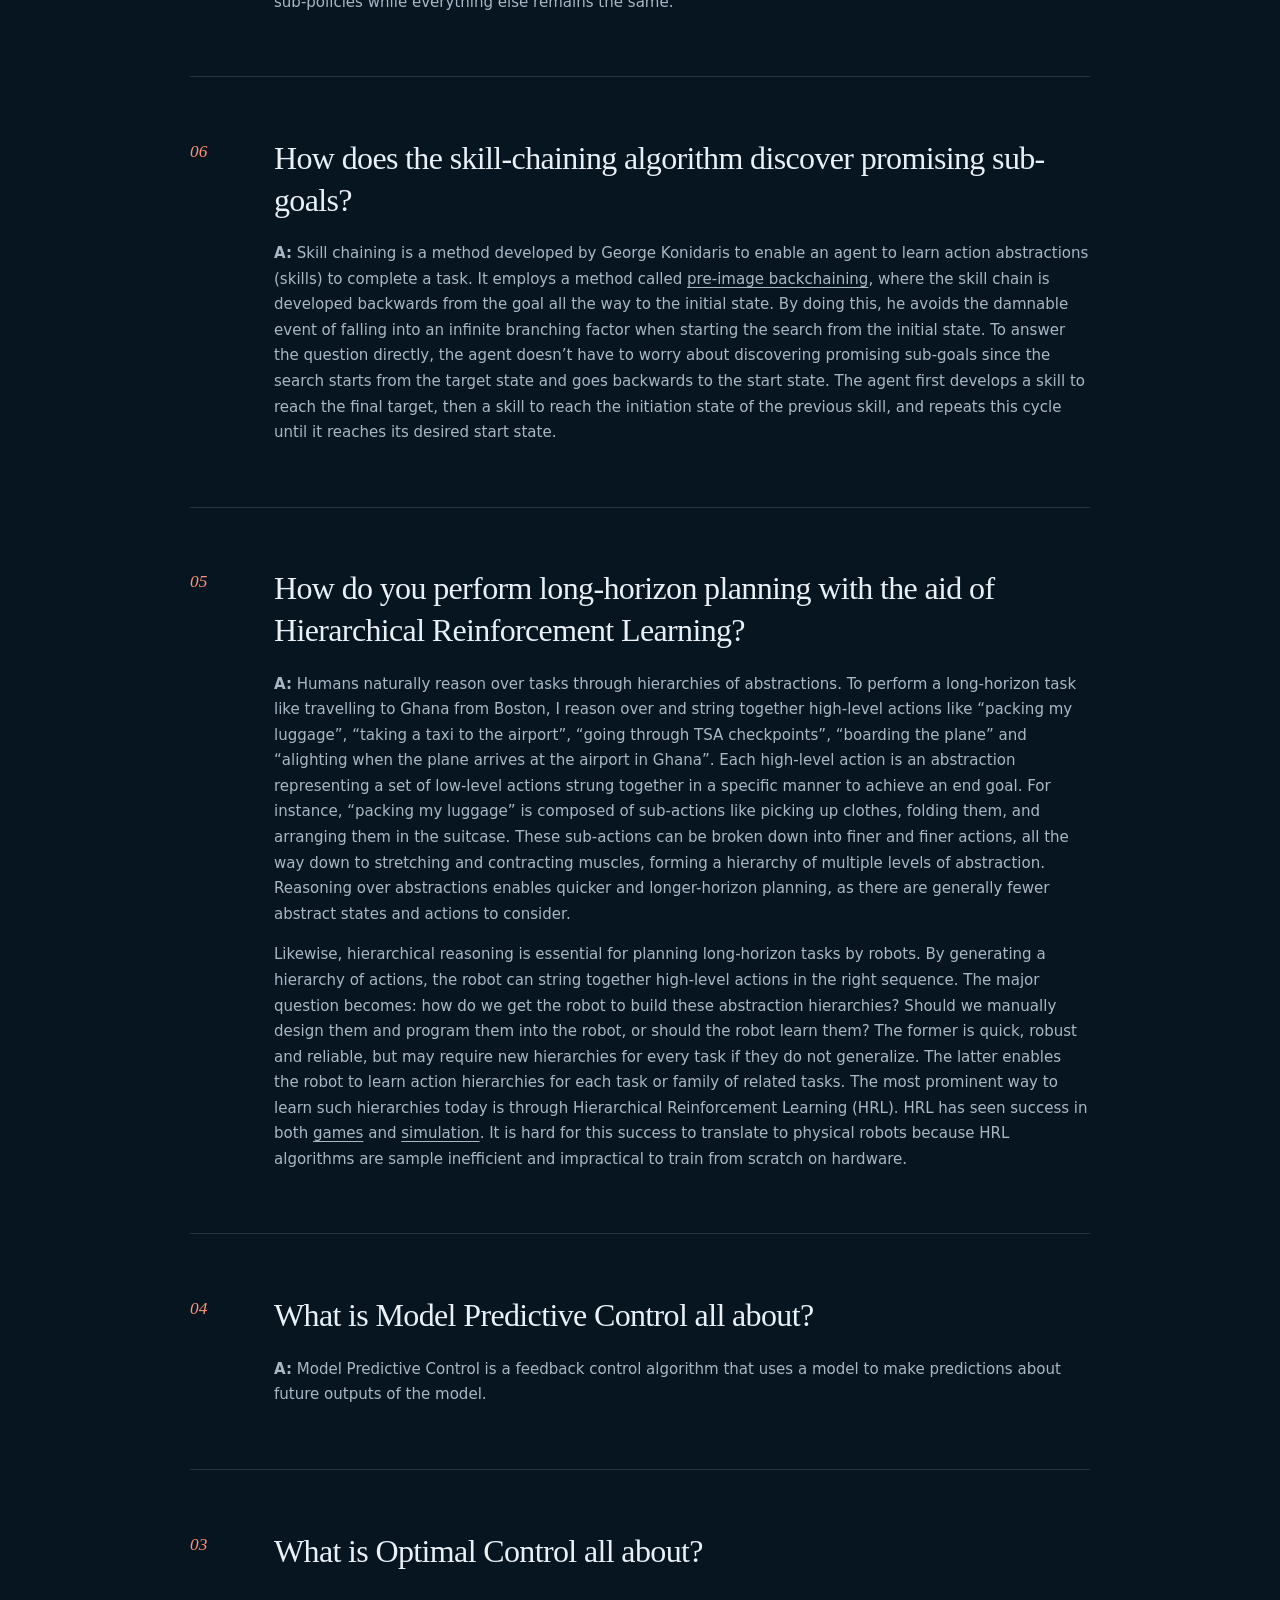
==== commit 8cb54fa1: "add back favorite things" ====
--- a/nagging-questions/index.html
+++ b/nagging-questions/index.html
@@ -13,7 +13,7 @@
     <a class="skip-link" href="#main">Skip to content</a>
     <header class="site-header">
       <a class="wordmark" href="/" aria-label="Home">AAB<span>.</span></a>
-      <nav aria-label="Primary navigation"><a href="/">← Home</a><a href="/#work">Work</a><a href="/#contact">Contact</a></nav>
+      <nav aria-label="Primary navigation"><a href="/">← Home</a><a href="/favorite-things/">Favorites</a><a href="/#contact">Contact</a></nav>
     </header>
 
     <main id="main" class="archive-page">
@@ -23,30 +23,193 @@
         <p class="lede">Questions whose answers are not entirely obvious to me. The hope is that, after garnering diverse troves of knowledge and experience, their answers might reveal themselves—even if by just one candela.</p>
       </header>
 
-      <ol class="question-list" reversed start="33">
-        <li>
-          <h2>What’s a good way to cache MPC solves?</h2>
-          <p>MPC iterations can be computationally expensive because the system solves a new optimization problem on every iteration. Warm-starting the decision variables helps, but it feels like more data could be reused when the state does not change drastically between ticks. Which data can we reuse, and how do we make that recycling inexpensive?</p>
-        </li>
-        <li>
-          <h2>Can smooth contact approximations produce equally remarkable results on physical robots?</h2>
-          <p>Planning through contact is difficult because contact events are often discrete and non-differentiable. The Mordatch–Todorov route—convex approximation of contact to obtain smooth gradients—has shown remarkable results in simulated physics. Can a similar approach work as well on physical robots?</p>
-          <div class="links"><a href="https://homes.cs.washington.edu/~todorov/papers/MordatchSIGGRAPH12.pdf">Paper ↗</a><a href="https://youtu.be/mhr_jtQrhVA">Example ↗</a></div>
-        </li>
-        <li>
-          <h2>Why is Hell regarded as a “bottomless pit” in the Bible?</h2>
-          <p><strong>Possible answer:</strong> No matter how terrible things are, there is often some bloody stupid thing one could do to make them worse.</p>
-        </li>
-        <li>
-          <h2>What did Jung mean when he said no tree can grow to heaven unless its roots reach down to hell?</h2>
-          <p>How do we guard ourselves from succumbing to the pleasures of not taking responsibility in spite of suffering—the pleasures of victimhood?</p>
-        </li>
-      </ol>
-
-      <aside class="migration-note">
-        <strong>Archive migration in progress.</strong>
-        <p>This prototype includes the newest entries. The complete 33-question WordPress archive will be carried over before the old hosting is retired.</p>
-      </aside>
+      <p class="archive-count">33 questions migrated from the original site</p>
+
+      <div class="question-archive">
+        <article class="question-entry" id="question-33">
+          <div class="question-number">33</div>
+          <div class="question-body"><p>What’s a good way to cache MPC solves? MPC iterations can be computationally expensive and slow because the system is solving a whole new optimization problem in each iteration. What if we could cache an aspect of previous iterations so that the subsequent iterations are significantly faster? Warmstarting the decision variables with the previous iteration is one way to speed up subsequent iterations but it feels like we could reuse a lot more of the data from previous iterations considering the state doesn’t usually change drastically from one MPC tick to the next. Which data exactly can we reuse? How do we engineer this solution data recycling into a routine that is inexpensive to call?</p></div>
+        </article>
+        <article class="question-entry" id="question-32">
+          <div class="question-number">32</div>
+          <div class="question-body"><p><strong>Planning through contact is hard because contact events are often discrete and non-differentiable. The <a href="https://homes.cs.washington.edu/~todorov/papers/MordatchSIGGRAPH12.pdf">Mordatch-Todorov</a> route (convex approximation of contact to allow for computing smooth gradients) has shown <a href="https://youtu.be/mhr_jtQrhVA">remarkable results</a> in cartoon physics simulation. Can we realise equally remarkable results on physical robots using a similar approach?</strong></p></div>
+        </article>
+        <article class="question-entry" id="question-31">
+          <div class="question-number">31</div>
+          <div class="question-body"><p><strong>Why is Hell regarded as a “bottomless pit” in the Bible?</strong></p><p>A: It is often the case that no matter how terrible things are, there is always some bloody stupid thing you could do to make it worse.</p></div>
+        </article>
+        <article class="question-entry" id="question-30">
+          <div class="question-number">30</div>
+          <div class="question-body"><p><strong>“No tree, it is said, can grow to heaven unless its roots reach down to hell”. What did Carl Jung mean by this? How do we, as roots, guard ourselves from succumbing to the pleasures of hell? The pleasures of not having to take responsibility in spite of our suffering? How do we guard ourselves against the pleasures of victimhood?</strong></p><p>A: A wise man once said, the antidote to chaos is the voluntary acceptance of responsibility; bearing your cross gallantly, so to speak. Living with the aim of justifying the privilege of your existence will keep you from succumbing to the pleasures of victimhood. Maybe…</p></div>
+        </article>
+        <article class="question-entry" id="question-29">
+          <div class="question-number">29</div>
+          <div class="question-body"><p><strong>Can robot task planning and search problems be formulated as Mixed Integer Programs and solved using MILP solvers? This could potentially provide avenues for incorporating the unique dynamic and kinematic constraints robots have in the real world, into the discrete planning problem.</strong></p><p>A: I do exactly that in <a href="https://adubredu.github.io/gtpmip">this project</a>. Paper is in submission at IROS 2022 🙂</p></div>
+        </article>
+        <article class="question-entry" id="question-28">
+          <div class="question-number">28</div>
+          <div class="question-body"><p><strong>When I stare at the face of a person, I can often easily tell whether or not they are staring straight at my pupil. Why did humans evolve to be very good at detecting eye contact?</strong></p><p>A: It’s been said that the eyes are a window to the soul. <a href="https://www.businessinsider.com/how-to-tell-someones-lying-by-watching-their-face-2016-1#count-how-long-someone-closes-their-eyes-3">According to “experts”</a>, the pupils of untalented liars generally shift when they lie. It might be that humans evolved the ability to detect eye contact as a mechanism for lie detection.</p></div>
+        </article>
+        <article class="question-entry" id="question-27">
+          <div class="question-number">27</div>
+          <div class="question-body"><p><strong>What is the evolutionary significance of emotions? Why did humans evolve to feel emotions? What role do emotions play in the survival of the human species?</strong></p></div>
+        </article>
+        <article class="question-entry" id="question-26">
+          <div class="question-number">26</div>
+          <div class="question-body"><p><strong>When we watch an engaging movie, our physical environment dissolves away and our consciousness, for lack of a better word, is transported into the world the movie describes and we are able to engage with the artifacts in the movie’s world to the point where it seems almost real. How does our brain manage to do this? Why did our brain evolve the ability to simulate virtual worlds?</strong></p></div>
+        </article>
+        <article class="question-entry" id="question-25">
+          <div class="question-number">25</div>
+          <div class="question-body"><p><strong>Why do people scream when they are terrified?</strong></p></div>
+        </article>
+        <article class="question-entry" id="question-24">
+          <div class="question-number">24</div>
+          <div class="question-body"><p><strong>Can low-cost robots with cheap sensors and actuators be made as useful as their expensive counterparts through algorithmic advances in probabilistic reasoning? What new ideas need to be generated or old ideas be dug up to make this possible?</strong></p></div>
+        </article>
+        <article class="question-entry" id="question-23">
+          <div class="question-number">23</div>
+          <div class="question-body"><p><strong>Clowns are figures of instant amusement and joy. If so, why is it that clowns are often employed as psychotic monsters in western horror literature? Think of characters like <a href="https://en.wikipedia.org/wiki/It_(character)">Pennywise</a>, <a href="https://en.wikipedia.org/wiki/Joker_(character)">The Joker</a>, <a href="https://en.wikipedia.org/wiki/Poltergeist_(1982_film)">Poltergeist</a>, <a href="https://en.wikipedia.org/wiki/Wrinkles_the_Clown">Wrinkles</a>, etc. Why is this contradiction so prevalent in our stories? Could this be a portrayal of the archetypal lesson that instant gratification leads to future tragedies? Or that people who often portray themselves as harmless and innocuous are in fact monsters in disguise?</strong></p></div>
+        </article>
+        <article class="question-entry" id="question-22">
+          <div class="question-number">22</div>
+          <div class="question-body"><p><strong>What makes an event memorable? Why do humans remember certain things and forget others? Why do humans have memory? What is the evolutionary importance of memory?</strong></p></div>
+        </article>
+        <article class="question-entry" id="question-21">
+          <div class="question-number">21</div>
+          <div class="question-body"><p><strong>Are we good or are we just afraid of the consequences of being bad? If we were put in a situation where we could commit vile acts without any negative consequences, would we still be good?</strong></p></div>
+        </article>
+        <article class="question-entry" id="question-20">
+          <div class="question-number">20</div>
+          <div class="question-body"><p><strong>What would be the largest, most effective, most pleasing of all possible sacrifices? How good might the best possible future be if the most effective sacrifice is made?</strong></p></div>
+        </article>
+        <article class="question-entry" id="question-19">
+          <div class="question-number">19</div>
+          <div class="question-body"><p><strong>Why does Belief Propagation work?</strong></p></div>
+        </article>
+        <article class="question-entry" id="question-18">
+          <div class="question-number">18</div>
+          <div class="question-body"><p><strong>Are our pets spying on us? Are our pets deceiving us? Animals have often displayed uncanny levels of intelligence that is usually dismissed as a fluke. Could it be that some band of animals are indeed just as smart as humans and have been concealing their intelligence in fear of being exploited by humans? Could they be plotting against us while biding their time? What collective measures should we put in place to defend ourselves in the event of an animal uprising?</strong></p></div>
+        </article>
+        <article class="question-entry" id="question-17">
+          <div class="question-number">17</div>
+          <div class="question-body"><p><strong>Why does music inspire emotions in people? Is there an evolutionary explanation to this? What is it about the rhythm in music and structured poetry that either delights or distresses people? Could it be that our primal consciousness recognizes beauty in the structure and rhythm of music? How does our primal consciousness even define beauty? Or are our basal emotions represented in our brain in a similar form as music, such that whenever we hear music that has a close enough rhythm and tune to these representations, the corresponding emotions are somehow triggered through resonance? Could we design similar representations in robots, where certain robot actions are triggered when they hear certain rhythms? This could be an interesting technique for inter-robot communication in situations where tele-communication between robots is limited or unavailable. It could also be an interesting way for humans to communicate with robots, by breaking the language barrier. Just sing the right tune to the robot and get it to clean your bathroom for you. How do we go about building such a system?</strong></p></div>
+        </article>
+        <article class="question-entry" id="question-16">
+          <div class="question-number">16</div>
+          <div class="question-body"><p><strong>Long horizon planning in the robotics literature is usually performed by coupling high-level symbolic planning with low-level motion planning. Low-level motion planning is performed in the continuous space where the robot tries to find optimal collision-free trajectories along which to move to change its geometric state. These trajectories are planned on a static model of the robot’s environment and assume that the environment would remain the same as the robot executes these trajectories. But in practice, it often happens that in the course of the execution of a trajectory, the robot unintentionally changes the environment by knocking off a plate or shifting a book, making the remainder of the planned trajectory no longer collision-free or optimal. Is modern motion planning formulated in the right manner? Should reactive feedback controllers replace motion planning in long-horizon planning tasks? How would such a problem be formulated? What would the feedback signal be in such controllers? How do we ensure that the controllers run at a fast enough frequency to react to real-time changes in the robot’s environment? A possible setup for long horizon planning could be [Symbolic Planner → Reactive controller + Inverse Kinematics]. Would it be possible to avoid Motion Planning entirely?</strong></p></div>
+        </article>
+        <article class="question-entry" id="question-15">
+          <div class="question-number">15</div>
+          <div class="question-body"><p><strong>The Task and Motion Planning community have done some phenomenal work in integrating symbolic and discrete task planning with the more continuous motion planning. However, the symbolic domain description, operators, fluents and pre-conditions needed for task planning are usually specified by hand. Are there ways to exploit recent developments in <a href="https://www.youtube.com/watch?v=4PuuziOgSU4">Neuro-symbolic AI</a> by employing such techniques to learn to develop symbolic representations when given a problem description?</strong></p></div>
+        </article>
+        <article class="question-entry" id="question-14">
+          <div class="question-number">14</div>
+          <div class="question-body">
+            <p><strong>Why is meta-learning important or even necessary? Does meta-learning a task produce much better results in terms of sample efficiency and speed of convergence than regular reinforcement learning algorithms?</strong></p>
+            <p><strong>A:</strong> Also known as “Learning to learn”, meta-learning is a way of training agents (neural nets) to effectively learn multiple tasks. This way, with just a few examples, the agent can quickly learn to perform different tasks. The hope is that, by training them to solve multiple tasks, the agents will be able to tap into previous experiences to reduce the number of samples or gradient updates needed to learn a new task. Chelsea Finn showed in her work on <a href="https://arxiv.org/abs/1703.03400">Model-Agnostic Meta Learning (MAML)</a> that coupling MAML with Policy Gradients allows a simulated robot to adapt its locomotion and speed in a single gradient update. Meta-Learning has also been used to enhance <a href="https://openreview.net/forum?id=rJY0-Kcll">few-shot image classification</a> and <a href="http://snowedin.net/tmp/Hochreiter2001.pdf">neural network optimization</a>.</p>
+          </div>
+        </article>
+        <article class="question-entry" id="question-13">
+          <div class="question-number">13</div>
+          <div class="question-body"><p><strong>Chelsea Finn and Sergey Levine have done some work in getting robots to learn skills from raw videos. It basically involved predicting the next frame in a sequence of image frames. Is this approach viable? Is this the right direction to head towards?</strong></p><p><strong>A:</strong> See the answer to question 12 below.</p></div>
+        </article>
+        <article class="question-entry" id="question-12">
+          <div class="question-number">12</div>
+          <div class="question-body">
+            <p><strong>How can Yoshua Bengio’s recent works on learning disentangled representations be adapted to enable robots to learn skills from videos or a sequence of image frames?</strong></p>
+            <p><strong>A:</strong> The aim of video prediction in robot learning is to enable the robot to learn to predict the next frame of a video. Its proponents hope that by this, the robot would learn the dynamics of objects in their environment; essentially the affordances of objects. Work on <a href="https://arxiv.org/abs/1605.07157">Unsupervised learning of video prediction for physical Interaction</a> by Chelsea Finn, Ian Goodfellow and Sergey Levine focuses on this problem by developing a model that explicitly models pixel motion by predicting a distribution of pixels over pixel motion from the previous frame. Work by Emily Denton and Vighnesh Birodkar on <a href="https://arxiv.org/abs/1705.10915">Unsupervised Learning of Disentangled representations from video</a> proposes a new adversarial loss to factorize video frames into the static part and the temporally varying part. This disentangled representation can then be used to learn video prediction.</p>
+            <p>Even though video prediction might be a valid way for an agent to learn about the physical dynamics of the real world, I still think that, for purely practical robotics purposes, they’re focusing on the wrong problem and use case. The better problem, I believe, would be to figure out how to get robots to learn skills from videos of human demonstrations. With this ability, the robot could, just like humans, learn different skills like cooking, cleaning, carpentry and other manual tasks straight from YouTube videos, first from just observing the humans’ bodily actions. And maybe as the robot develops further, it can be made to understand the full extent of the video by both considering the bodily actions and understanding the words uttered by the human. I don’t see a direct application where mere video prediction addresses these use cases.</p>
+          </div>
+        </article>
+        <article class="question-entry" id="question-11">
+          <div class="question-number">11</div>
+          <div class="question-body">
+            <p><strong>According to George Konidaris, “The right symbolic state representation depends on the skills available to the agent”. This seems reasonable considering there could be unreachable states if the opposite is done. Learning skills through skill discovery is however a very hard problem. What are some ways of reducing the difficulty of skill discovery? Or is there a much more feasible alternative to pursue?</strong></p>
+            <p><strong>A:</strong> Learning skills through skill discovery is a hard problem primarily because it relies on an RL algorithm to learn a skill that solves the entire problem and then segments this skill into sub-skills. Most SOTA RL algorithms are notorious for being sample inefficient and brittle. A much more realistic way to learn skills would be through an imitation learning and reinforcement learning cocktail, where the agent learns the skill from an expert demonstration and then uses reinforcement learning to refine this learned skill. This process is both faster and sample efficient and has been employed in numerous works like <a href="https://sites.google.com/view/hierarchical-il-rl">Hierarchical Imitation and Reinforcement Learning</a> by Hoang Le et al. from Caltech and <a href="https://relay-policy-learning.github.io/">Relay Policy Learning</a> by Animesh Gupta et al. from UC Berkeley. There’s still a lot more work to be done to make these approaches real-time, as this would be required by a robot deployed in the real world.</p>
+          </div>
+        </article>
+        <article class="question-entry" id="question-10">
+          <div class="question-number">10</div>
+          <div class="question-body">
+            <p><strong>What are the most important problems in domestic robotics research?</strong></p>
+            <p><strong>A:</strong> Here’s a list of what I think are the most important problems in domestic robotics research. This list is in no way objective and is mostly biased by my interests.</p>
+            <ol>
+              <li><strong>Performing long-horizon tasks in large state spaces.</strong> Robots today are mainly able to perform short horizon tasks like pick-and-place tasks that require little temporal reasoning. In order to effectively assist people in homes, hospitals and social environments, robots should be able to reason and plan for long horizons to perform complex tasks like cleaning a house, cooking a meal, administering medication, and going on errands.</li>
+              <li><strong>Cost-effective mobile manipulator robots.</strong> The most prominent mobile manipulators used in research cost tens of thousands of dollars. The <a href="https://fetchrobotics.com/robotics-platforms/fetch-mobile-manipulator/">Fetch mobile manipulator</a> costs between $70,000 and $100,000. Even cheaper alternatives like <a href="https://www.pyrobot.org/">PyRobot</a>, at $5,000, are not large enough to perform many useful domestic tasks. More work is needed if robots are going to become common in homes.</li>
+              <li><strong>Cost-effective, deformable end-effectors</strong> for manipulating objects of arbitrary geometry and size.</li>
+            </ol>
+          </div>
+        </article>
+        <article class="question-entry" id="question-9">
+          <div class="question-number">09</div>
+          <div class="question-body">
+            <p><strong>Why is there this inexplicable craze for end-to-end robot learning on the West coast and a clamoring for model-based methods on the East coast? Who is right? Is there a middle ground? Is the middle-ground reasonable?</strong></p>
+            <p><strong>A:</strong> Model-based robotics relies on hand-crafted controllers and dynamics models developed from all the work in mechanics dating back to Newton’s F=ma. The pipeline for solving a robotics problem has always been to first develop a mathematical model (plant) of the domain, connect a hand-crafted controller to it to feed it optimized control inputs, connect a sensor to the output of the plant to sense the effect of the plant dynamics on the world, measure the error between the desired effect and the actual effect, and feed this error into the controller to inform it in its effort to feed optimal control inputs to the plant. This pipeline, called closed-loop feedback control, is the core of classical, model-based robotics.</p>
+            <p class="archive-caption">Closed-loop feedback control schematic</p>
+            <p>The major drawbacks with this approach are two-fold. First, if there are slight errors from one module of this pipeline, say the sensors, the errors would be propagated to the controller which in turn would produce control inputs with compounded errors to the plant and cause the plant to act in undesired ways, leading to the ultimate failure of the system. The second drawback is that it is really difficult to design effective controllers or develop accurate enough models for complex systems with high degrees of freedom. These, in part, account for why robots aren’t actively deployed in our homes, hospitals and on our streets, as these domains are unstructured, highly uncertain, dark and full of terrors.</p>
+            <p>The philosophy of end-to-end robot learning is on the other extreme of the spectrum. Proponents of this philosophy believe that given enough data and through interaction with the real world, a robot can learn on its own all the policy it needs to perform tasks successfully. A policy maps states to actions; it decides which actions the robot takes at each state it finds itself in. Given the optimal policy, the robot would be able to perform tasks successfully without any explicit model. They propose to learn this policy through reinforcement learning, where the agent optimizes for taking actions in the world which result in positive rewards—essentially avoiding any form of hand-crafted models or controllers.</p>
+            <p class="archive-caption">Schematic for end-to-end robot learning through reinforcement learning</p>
+            <p>This approach, although sexy and cool, has numerous significant drawbacks. First, the order of magnitude of trials needed for agents to learn policies that efficiently perform a task are in the millions and sometimes billions. As such, agents are generally trained only in simulation, as these can be sped up with no physical repercussions. As far as I know, to date, no agents are trained end-to-end on real robots. Could we then just train agents in simulation and transfer the policies to real-world systems? Not quite. This approach, commonly referred to as Sim2Real, on its own doesn’t quite work because the real world is far more complex than any simulator can express. Policies trained in simulation don’t generalize to real-world environments or even to other simulated environments. Approaches like <a href="https://arxiv.org/abs/1703.06907">Domain Randomization</a> seek to inculcate random noise in the simulated domain during training in the hope that the trained policy becomes robust to the kinds of noise and uncertainty in the real world. This has made Sim2Real transfer possible in <a href="https://arxiv.org/abs/1703.06907">short-horizon, clean tasks</a> like manipulating objects on a flat, open surface. It is not evident that this would work in much more complex tasks with extended horizons and large state spaces.</p>
+            <p>There have been recent approaches to merge the benefits of end-to-end robot learning and model-based robotics. Prominent amongst these is <a href="http://perceptual.actor">work by Sax et al.</a>, where they inculcate priors like the 3D structure of the world and distance—which are common with model-based approaches—into training RL agents. Agents trained with this approach were more sample efficient and generalized better in new environments than those without these priors.</p>
+            <p>Like classical model-based roboticists, I believe that it is infeasible to require robots to learn end-to-end policies from scratch without any form of priors about the real world. I also believe that the ideal domestic robot should already come with a built-in model of the world which it can update quickly on the fly as it encounters more data or is taught to perform a task by its human owner.</p>
+          </div>
+        </article>
+        <article class="question-entry" id="question-8">
+          <div class="question-number">08</div>
+          <div class="question-body">
+            <p><strong>Would it be necessary to disentangle latent vectors before learning robot skills? If so, what are the state-of-the-art approaches in learning disentanglement of the latent space? Would learning robot skills from latent space instead of pixel space enhance generalization?</strong></p>
+            <p><strong>A:</strong> The <a href="http://perceptual.actor/">work by Sasha Sax and collaborators</a> focuses on exactly this question. They try to find out whether performing some form of disentanglement on pixel information before learning policies has any effect on the performance of the policy. They call the disentangled representations “mid-level perception”. They disentangle features like edges, object classes, distances, and 3D keypoints. Through rigorous experimentation on the <a href="http://gibsonenv.stanford.edu/database/">Gibson database</a>, which consists of 3D scans and reconstructions of real-world environments, they found that first disentangling the mid-level priors before training a policy using RL results in significant performance improvements over end-to-end RL approaches in navigation, local planning and exploration. The policies were also significantly more generalizable across different indoor environments.</p>
+            <p>They also found that the right set of features to disentangle depends on the specific task at hand. Object-class disentanglement was the best prior for navigation. Distance disentanglement was the best prior for exploration. 3D keypoint disentanglement was best for local planning.</p>
+          </div>
+        </article>
+        <article class="question-entry" id="question-7">
+          <div class="question-number">07</div>
+          <div class="question-body">
+            <p><strong>Can we expect current model-free reinforcement learning approaches to generalize to longer horizon tasks on real-life robots? It seems like all they can do at this point is learn how to stack blocks. Or should more attention be diverted towards model-based approaches even though they are overly sample-inefficient?</strong></p>
+            <p><strong>A:</strong> Vanilla reinforcement learning algorithms are unable to effectively learn to solve long-horizon tasks because such tasks have sparse rewards and, as such, it is difficult to assign credit duly to which actions generate rewards and which do not. There have been numerous efforts to get reinforcement learning to perform long-horizon tasks; many involve a blend of reinforcement learning and imitation learning. Imitation learning involves training a policy through expert demonstrations. DAgger, the most prominent imitation learning algorithm, requires that an expert step in to correct the policy whenever it takes the wrong action, after which it augments this knowledge into its bank, updates its policy and repeats the cycle until it converges to an acceptable performance. Although imitation learning could efficiently enable an agent to learn tasks of significantly long horizons, the need for constant expert demonstrations doesn’t make it ideal for some use cases. Also, the learned policy is upper-bounded by the expert’s proficiency.</p>
+            <p>Merging the good sides of both RL and IL has demonstrated promising results. In <a href="https://arxiv.org/abs/1803.00590">Hierarchical Imitation and Reinforcement Learning</a> by Hoang Le et al., the authors employ a hierarchical framework to reduce the number of times the expert has to intervene. They do this by learning hierarchical policies based on macro-actions—temporally extended actions an agent can take. The authors develop a meta-controller that maps states to macro-actions. Each macro-action consists of sub-policies that map the state to low-level actions. Sub-policies can also trigger a stop signal which transitions control back to the meta-controller.</p>
+            <p>In the course of training:</p>
+            <ol>
+              <li>Label only the macro-action as correct if the meta-controller chooses the right macro-action and the corresponding sub-policies execute successfully.</li>
+              <li>Label only the macro-action as wrong if the meta-controller chooses the wrong macro-action.</li>
+              <li>If the meta-controller chooses the right macro-action and the corresponding sub-policies fail to execute, label the macro-action as correct and correct each low-level action in the sub-policy.</li>
+            </ol>
+            <p>By doing this, they are able to significantly reduce the number of times the expert has to interfere as well as the rate of convergence. This hierarchical approach enables the model to converge to perfect performance significantly faster than any flat imitation-learning algorithm in game domains.</p>
+            <p>If the sub-policies solve short-horizon tasks, reinforcement learning could instead be used to learn good sub-policies while everything else remains the same.</p>
+          </div>
+        </article>
+        <article class="question-entry" id="question-6">
+          <div class="question-number">06</div>
+          <div class="question-body">
+            <p><strong>How does the skill-chaining algorithm discover promising sub-goals?</strong></p>
+            <p><strong>A:</strong> Skill chaining is a method developed by George Konidaris to enable an agent to learn action abstractions (skills) to complete a task. It employs a method called <a href="https://lis.csail.mit.edu/pubs/tlp/ISRR11.pdf">pre-image backchaining</a>, where the skill chain is developed backwards from the goal all the way to the initial state. By doing this, he avoids the damnable event of falling into an infinite branching factor when starting the search from the initial state. To answer the question directly, the agent doesn’t have to worry about discovering promising sub-goals since the search starts from the target state and goes backwards to the start state. The agent first develops a skill to reach the final target, then a skill to reach the initiation state of the previous skill, and repeats this cycle until it reaches its desired start state.</p>
+          </div>
+        </article>
+        <article class="question-entry" id="question-5">
+          <div class="question-number">05</div>
+          <div class="question-body">
+            <p><strong>How do you perform long-horizon planning with the aid of Hierarchical Reinforcement Learning?</strong></p>
+            <p><strong>A:</strong> Humans naturally reason over tasks through hierarchies of abstractions. To perform a long-horizon task like travelling to Ghana from Boston, I reason over and string together high-level actions like “packing my luggage”, “taking a taxi to the airport”, “going through TSA checkpoints”, “boarding the plane” and “alighting when the plane arrives at the airport in Ghana”. Each high-level action is an abstraction representing a set of low-level actions strung together in a specific manner to achieve an end goal. For instance, “packing my luggage” is composed of sub-actions like picking up clothes, folding them, and arranging them in the suitcase. These sub-actions can be broken down into finer and finer actions, all the way down to stretching and contracting muscles, forming a hierarchy of multiple levels of abstraction. Reasoning over abstractions enables quicker and longer-horizon planning, as there are generally fewer abstract states and actions to consider.</p>
+            <p>Likewise, hierarchical reasoning is essential for planning long-horizon tasks by robots. By generating a hierarchy of actions, the robot can string together high-level actions in the right sequence. The major question becomes: how do we get the robot to build these abstraction hierarchies? Should we manually design them and program them into the robot, or should the robot learn them? The former is quick, robust and reliable, but may require new hierarchies for every task if they do not generalize. The latter enables the robot to learn action hierarchies for each task or family of related tasks. The most prominent way to learn such hierarchies today is through Hierarchical Reinforcement Learning (HRL). HRL has seen success in both <a href="https://arxiv.org/abs/1703.01161">games</a> and <a href="https://arxiv.org/abs/1710.09767">simulation</a>. It is hard for this success to translate to physical robots because HRL algorithms are sample inefficient and impractical to train from scratch on hardware.</p>
+          </div>
+        </article>
+        <article class="question-entry" id="question-4">
+          <div class="question-number">04</div>
+          <div class="question-body"><p><strong>What is Model Predictive Control all about?</strong></p><p><strong>A:</strong> Model Predictive Control is a feedback control algorithm that uses a model to make predictions about future outputs of the model.</p></div>
+        </article>
+        <article class="question-entry" id="question-3">
+          <div class="question-number">03</div>
+          <div class="question-body"><p><strong>What is Optimal Control all about?</strong></p></div>
+        </article>
+        <article class="question-entry" id="question-2">
+          <div class="question-number">02</div>
+          <div class="question-body"><p><strong>Is a Bug algorithm used in Roomba?</strong></p><p><strong>A:</strong> Not specifically. According to <a href="https://electronics.howstuffworks.com/gadgets/home/robotic-vacuum2.htm">this article</a>, Roomba moves in an outward-moving spiral, heads to the perimeter of the room until it hits an obstacle, and performs wall-following until the clean-up time is over.</p></div>
+        </article>
+        <article class="question-entry" id="question-1">
+          <div class="question-number">01</div>
+          <div class="question-body"><p><strong>What is KL Divergence and why do I keep seeing it in papers I read?</strong></p><p><strong>A:</strong> I answered this question in a longer post in the original archive.</p></div>
+        </article>
+      </div>
     </main>
 
     <footer><p>© <span id="year">2026</span> Alphonsus Adu-Bredu</p><p><a href="/">Back home ↑</a></p></footer>
--- a/styles.css
+++ b/styles.css
@@ -139,8 +139,9 @@
 .question-strip .card-kicker { color: #40170e; }
 .question-strip h3 { margin: 0; font-family: Georgia, serif; font-size: clamp(1.7rem, 3vw, 2.5rem); font-weight: 500; }
 .question-strip > p { margin: 0; color: #ffe2d9; font-size: .9rem; }
-.question-strip > a { font-size: .78rem; font-weight: 800; letter-spacing: .06em; text-transform: uppercase; white-space: nowrap; }
-.question-strip > a:hover { color: #40170e; }
+.question-strip-links { display: flex; flex-direction: column; gap: .65rem; }
+.question-strip-links a { font-size: .72rem; font-weight: 800; letter-spacing: .06em; text-transform: uppercase; white-space: nowrap; }
+.question-strip-links a:hover { color: #40170e; }
 .question-card { background: var(--accent); color: white; }
 .question-card .card-kicker, .question-card > p:not(.card-kicker) { color: #ffe2d9; }
 .question-card a:hover { color: var(--ink); }
@@ -167,13 +168,23 @@
 .archive-page { width: min(calc(100% - 3rem), 900px); margin: 0 auto; padding: clamp(5rem, 11vw, 9rem) 0; }
 .archive-intro { padding-bottom: clamp(4rem, 8vw, 7rem); }
 .archive-intro h1 { max-width: 800px; }
-.question-list { margin: 0; padding: 0; list-style: none; counter-reset: questions 34; }
-.question-list li { position: relative; padding: 2.4rem 0 2.4rem 5rem; border-top: 1px solid var(--line); counter-increment: questions -1; }
-.question-list li::before { content: counter(questions, decimal-leading-zero); position: absolute; left: 0; top: 2.35rem; color: var(--accent-dark); font-family: Georgia, serif; font-size: 1.2rem; font-style: italic; }
-.question-list h2 { max-width: 760px; font-family: Georgia, serif; font-size: clamp(1.45rem, 3.4vw, 2.35rem); line-height: 1.2; font-weight: 500; letter-spacing: -.025em; }
-.question-list p { max-width: 720px; color: var(--muted); }
-.migration-note { margin: 4rem 0 0 5rem; padding: 1.4rem; border-left: 4px solid var(--accent); background: var(--paper-deep); }
-.migration-note p { margin: .35rem 0 0; }
+.archive-count { margin: 0 0 1rem; color: var(--accent-dark); font-size: .75rem; font-weight: 800; letter-spacing: .08em; text-transform: uppercase; }
+.question-archive { border-bottom: 1px solid var(--line); }
+.question-entry { display: grid; grid-template-columns: 64px minmax(0, 1fr); gap: 1.25rem; padding: clamp(2.2rem, 5vw, 3.8rem) 0; border-top: 1px solid var(--line); }
+.question-number { color: var(--accent-dark); font-family: Georgia, serif; font-size: 1.08rem; font-style: italic; }
+.question-body > p:first-child { margin-bottom: 1.25rem; color: var(--ink); font-family: Georgia, serif; font-size: clamp(1.35rem, 3vw, 2rem); line-height: 1.3; letter-spacing: -.02em; }
+.question-body > p:first-child strong { font-weight: 500; }
+.question-body > p:not(:first-child), .question-body li { color: var(--muted); font-size: .94rem; line-height: 1.7; }
+.question-body p:last-child, .question-body ol:last-child { margin-bottom: 0; }
+.question-body ol { padding-left: 1.3rem; }
+.question-body li + li { margin-top: .75rem; }
+.archive-caption { padding: .8rem 1rem; border-left: 3px solid var(--accent); background: var(--surface); font-style: italic; }
+.favorites-list { margin: 0; padding: 0; display: grid; grid-template-columns: repeat(2, minmax(0, 1fr)); list-style: none; border-top: 1px solid var(--line); border-left: 1px solid var(--line); }
+.favorites-list li { min-height: 125px; padding: 1.35rem; display: flex; flex-direction: column; justify-content: space-between; gap: .8rem; background: var(--surface); border-right: 1px solid var(--line); border-bottom: 1px solid var(--line); }
+.favorites-list a { display: flex; justify-content: space-between; gap: 1rem; font-family: Georgia, serif; font-size: 1.06rem; line-height: 1.35; text-decoration: none; }
+.favorites-list a:hover { color: var(--accent-dark); }
+.favorites-list > li > span { color: var(--muted); font-family: Georgia, serif; font-size: 1.06rem; line-height: 1.35; }
+.favorites-list small { color: var(--muted); font-size: .65rem; font-weight: 800; letter-spacing: .08em; text-transform: uppercase; }
 
 @media (max-width: 820px) {
   .site-header { min-height: 74px; }
@@ -197,8 +208,8 @@
   .publication-list li { grid-template-columns: 1fr; gap: .4rem; }
   footer { flex-direction: column; }
   .archive-page { width: min(calc(100% - 2rem), 900px); }
-  .question-list li { padding-left: 3.2rem; }
-  .migration-note { margin-left: 0; }
+  .question-entry { grid-template-columns: 40px minmax(0, 1fr); gap: .7rem; }
+  .favorites-list { grid-template-columns: 1fr; }
 }
 
 @media (prefers-reduced-motion: reduce) {
